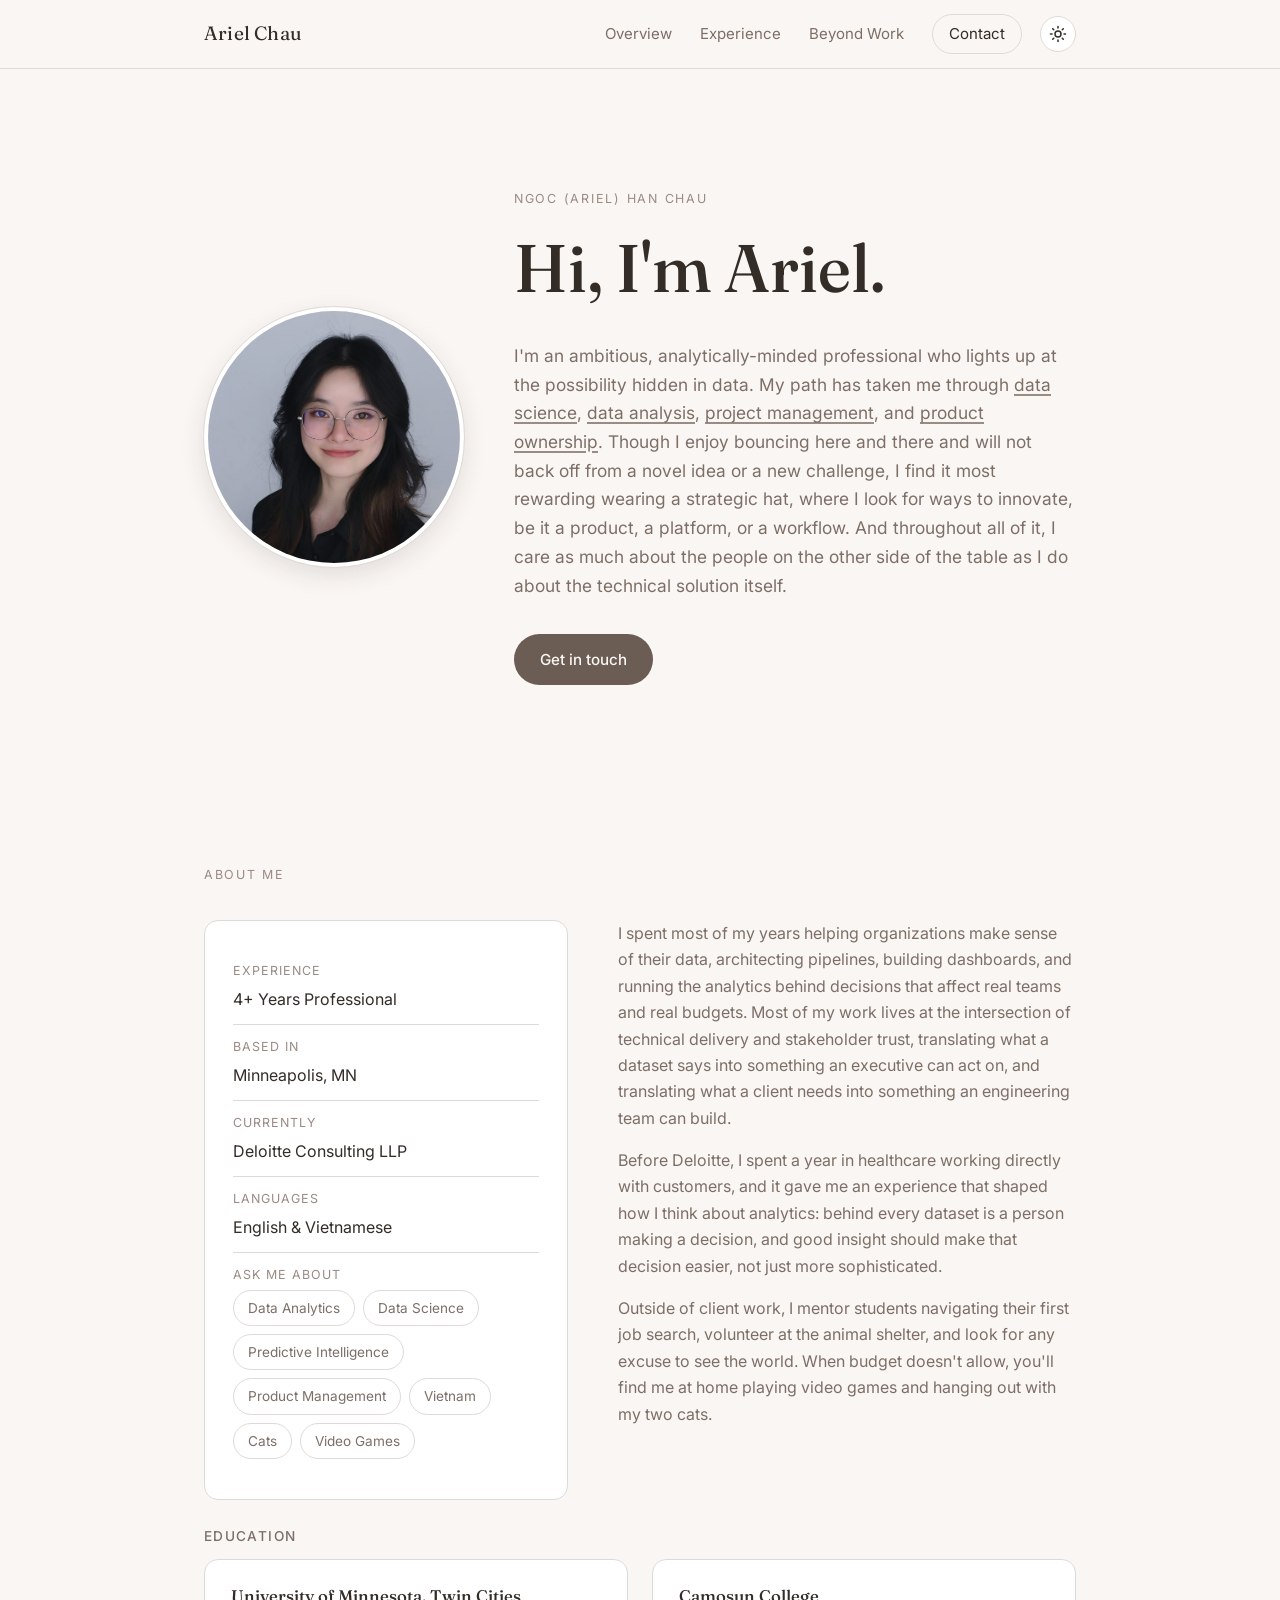
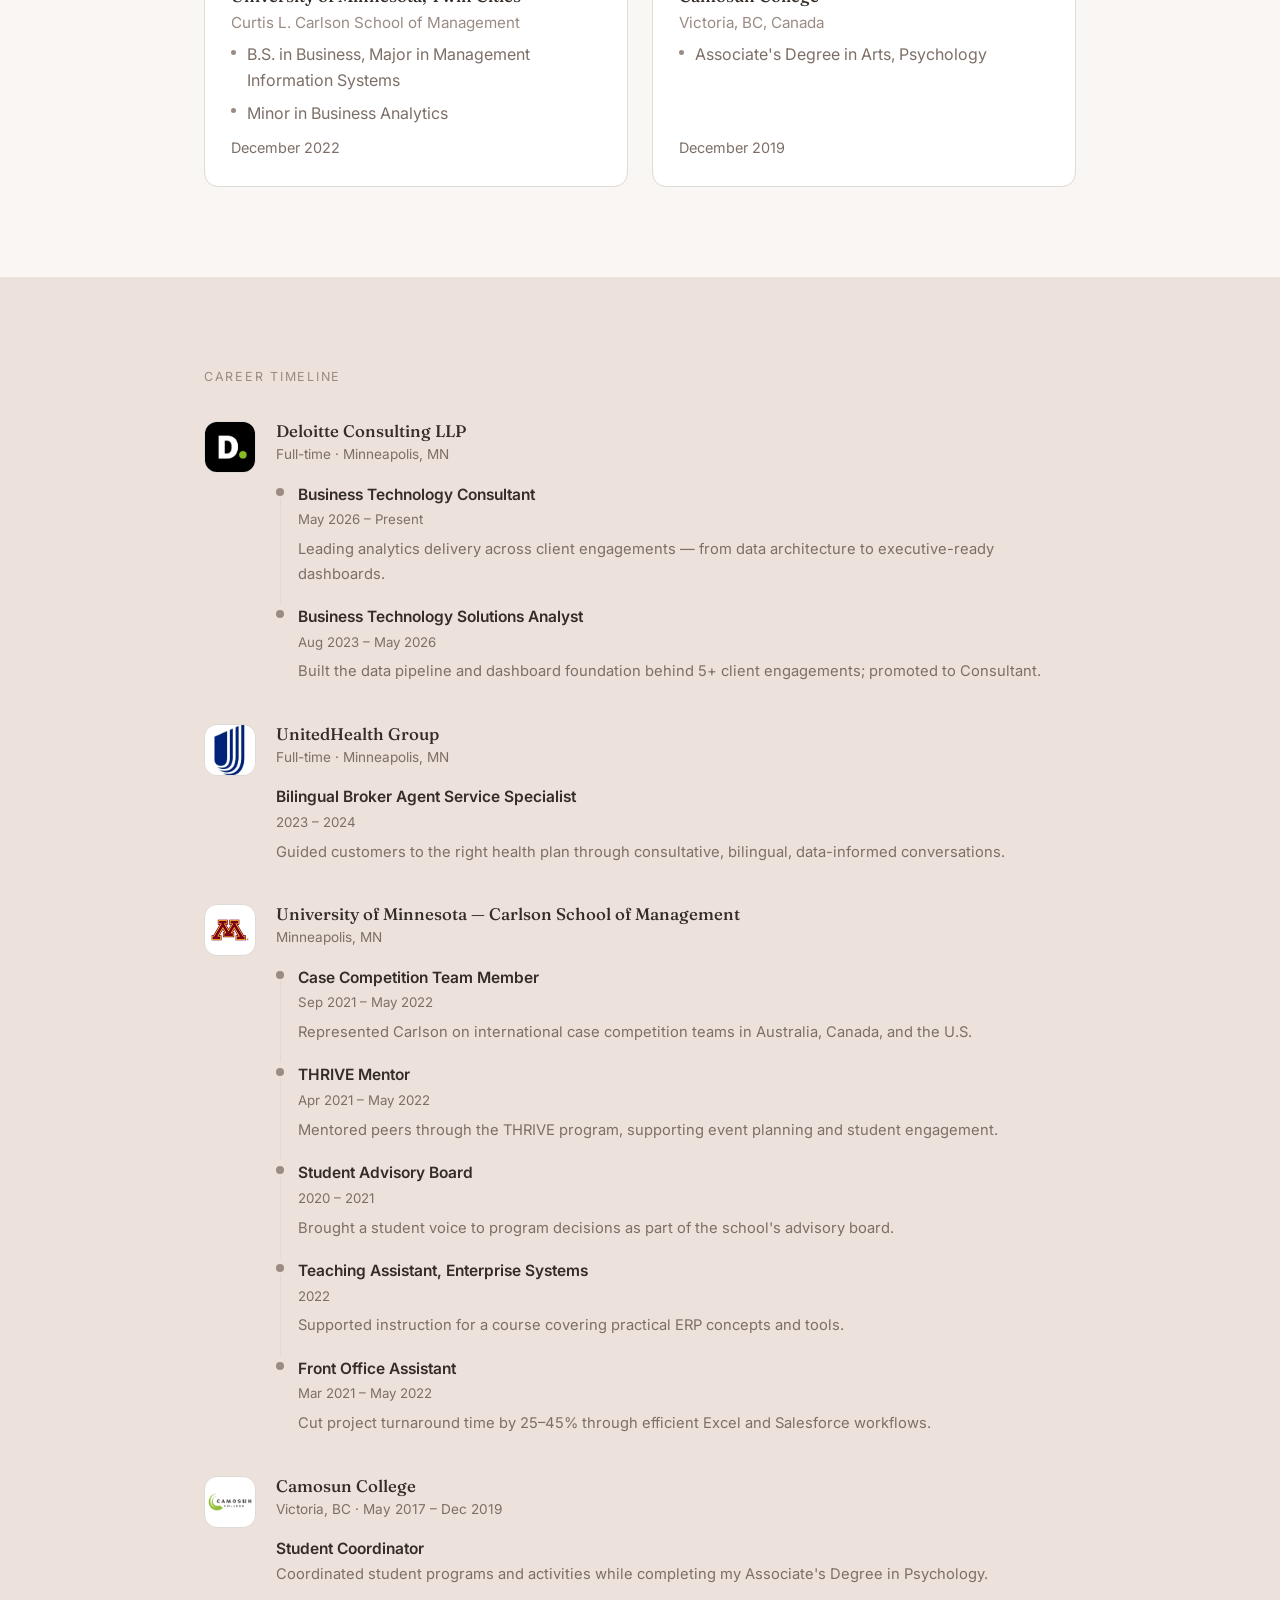
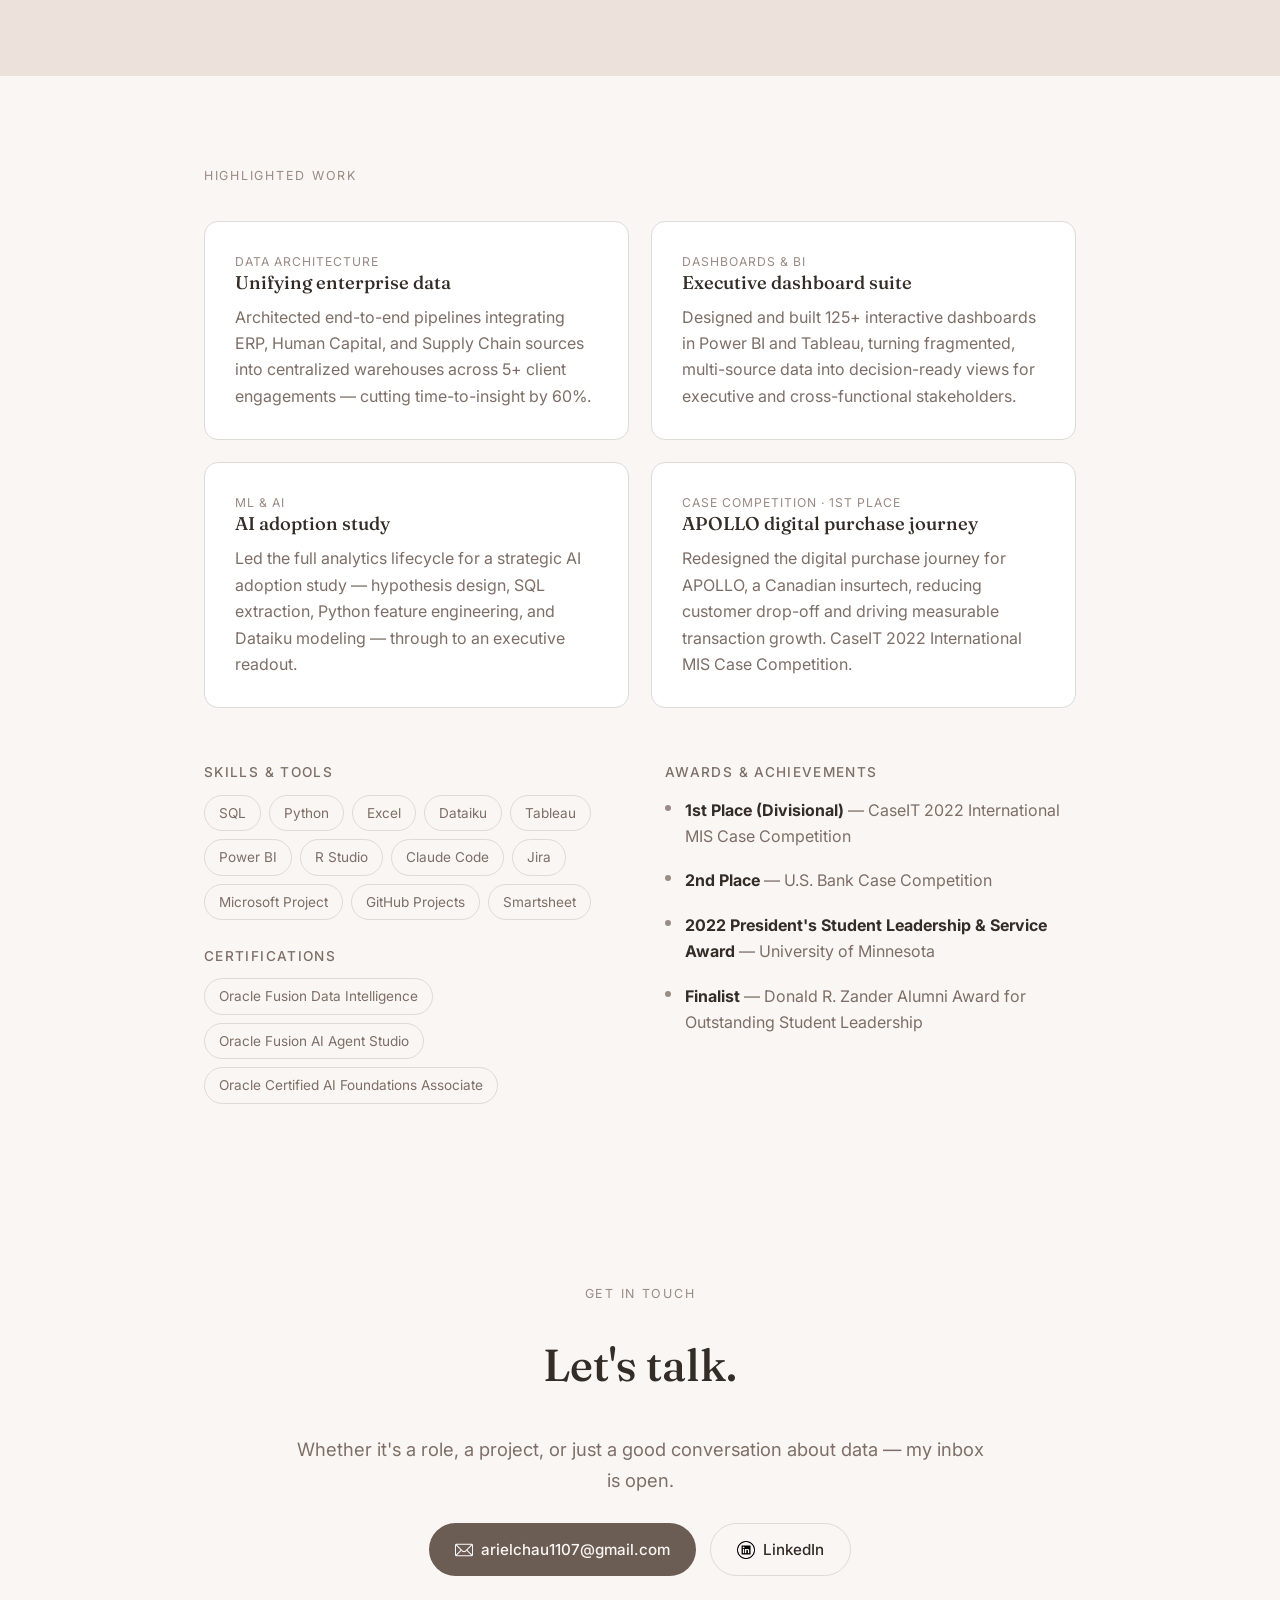
==== index.html @ 3846d84b "Reorder UMN Carlson roles in career timeline Co-Authored-By: Claude Sonnet 5 <noreply@anthropic.com>" ====
<!DOCTYPE html>
<html lang="en">
<head>
<meta charset="UTF-8">
<meta name="viewport" content="width=device-width, initial-scale=1.0">
<title>Ariel Chau — Business Technology Consultant</title>
<meta name="description" content="Ariel Chau — Business Technology Solutions Consultant at Deloitte. Data, analytics, and people-first consulting.">
<link rel="icon" href="data:image/svg+xml,<svg xmlns=%22http://www.w3.org/2000/svg%22 viewBox=%220 0 100 100%22><text y=%22.9em%22 font-size=%2290%22>🌿</text></svg>">
<link rel="preconnect" href="https://fonts.googleapis.com">
<link rel="preconnect" href="https://fonts.gstatic.com" crossorigin>
<link href="https://fonts.googleapis.com/css2?family=Fraunces:opsz,wght@9..144,400;9..144,500;9..144,600&family=Inter:wght@400;500;600&display=swap" rel="stylesheet">
<link rel="stylesheet" href="styles.css">
<script>
  (function () {
    var stored = localStorage.getItem('theme');
    var theme = stored || 'light';
    document.documentElement.setAttribute('data-theme', theme);
  })();
</script>
</head>
<body>

<a class="skip-link" href="#main">Skip to content</a>

<header class="site-header">
  <div class="wrap header-inner">
    <a href="#top" class="brand">Ariel Chau</a>
    <div class="header-right">
      <nav class="site-nav" id="siteNav">
        <a href="#about">Overview</a>
        <a href="experience.html">Experience</a>
        <a href="beyond-work.html">Beyond Work</a>
        <a href="#contact" class="nav-cta">Contact</a>
      </nav>
      <button class="theme-toggle" id="themeToggle" aria-label="Switch to dark mode">
        <svg class="icon-sun" width="18" height="18" viewBox="0 0 24 24" fill="none" stroke="currentColor" stroke-width="2" stroke-linecap="round" stroke-linejoin="round"><circle cx="12" cy="12" r="4"></circle><path d="M12 2v2M12 20v2M4.93 4.93l1.41 1.41M17.66 17.66l1.41 1.41M2 12h2M20 12h2M6.34 17.66l-1.41 1.41M19.07 4.93l-1.41 1.41"></path></svg>
        <svg class="icon-moon" width="18" height="18" viewBox="0 0 24 24" fill="none" stroke="currentColor" stroke-width="2" stroke-linecap="round" stroke-linejoin="round"><path d="M21 12.79A9 9 0 1 1 11.21 3 7 7 0 0 0 21 12.79z"></path></svg>
      </button>
      <button class="nav-toggle" id="navToggle" aria-label="Toggle navigation" aria-expanded="false">
        <span></span><span></span><span></span>
      </button>
    </div>
  </div>
</header>

<main id="main">

  <!-- HERO -->
  <section class="hero" id="top">
    <div class="wrap hero-inner">
      <img class="hero-photo reveal" src="assets/headshot.jpg" alt="Portrait of Ariel Chau" width="260" height="260">
      <div class="hero-text">
        <p class="eyebrow reveal">Ngoc (Ariel) Han Chau</p>
        <h1 class="reveal">Hi, I'm Ariel.</h1>
        <p class="hero-sub reveal">
          I'm an ambitious, analytically-minded professional who lights up at the possibility hidden in
          data. My path has taken me through <a class="hero-keyword" href="experience.html?q=data%20science">data science</a>,
          <a class="hero-keyword" href="experience.html?q=data%20analysis">data analysis</a>,
          <a class="hero-keyword" href="experience.html?q=project%20management">project management</a>, and
          <a class="hero-keyword" href="experience.html?q=product%20ownership">product ownership</a>.
          Though I enjoy bouncing here and there and will not back off from a novel idea or a
          new challenge, I find it most rewarding wearing a strategic hat, where I look for ways to
          innovate, be it a product, a platform, or a workflow. And throughout all of it, I care as much
          about the people on the other side of the table as I do about the technical solution itself.
        </p>
        <div class="hero-actions reveal">
          <a class="btn btn-primary" href="#contact">Get in touch</a>
        </div>
      </div>
    </div>
  </section>

  <!-- ABOUT -->
  <section class="section" id="about">
    <div class="wrap">
      <p class="section-label reveal">About Me</p>
      <div class="about-grid">
        <div class="facts-card reveal">
          <dl class="facts">
            <div><dt>Experience</dt><dd>4+ Years Professional</dd></div>
            <div><dt>Based in</dt><dd>Minneapolis, MN</dd></div>
            <div><dt>Currently</dt><dd>Deloitte Consulting LLP</dd></div>
            <div><dt>Languages</dt><dd>English &amp; Vietnamese</dd></div>
            <div>
              <dt>Ask Me About</dt>
              <dd>
                <div class="tags facts-tags">
                  <span>Data Analytics</span>
                  <span>Data Science</span>
                  <span>Predictive Intelligence</span>
                  <span>Product Management</span>
                  <span>Vietnam</span>
                  <span>Cats</span>
                  <span>Video Games</span>
                </div>
              </dd>
            </div>
          </dl>
        </div>
        <div class="reveal">
          <p>
            I spent most of my years helping organizations make sense of their data, architecting
            pipelines, building dashboards, and running the analytics behind decisions that affect real
            teams and real budgets. Most of my work lives at the intersection of technical delivery and
            stakeholder trust, translating what a dataset says into something an executive can act on, and
            translating what a client needs into something an engineering team can build.
          </p>
          <p>
            Before Deloitte, I spent a year in healthcare working directly with customers, and it gave me
            an experience that shaped how I think about analytics: behind every dataset is a person making
            a decision, and good insight should make that decision easier, not just more sophisticated.
          </p>
          <p>
            Outside of client work, I mentor students navigating their first job search, volunteer at the
            animal shelter, and look for any excuse to see the world. When budget doesn't allow, you'll
            find me at home playing video games and hanging out with my two cats.
          </p>
        </div>
      </div>

      <h4 class="sub-label">Education</h4>
      <div class="edu-grid">
        <div class="edu-card reveal">
          <div>
            <h4>University of Minnesota, Twin Cities</h4>
            <p class="timeline-org">Curtis L. Carlson School of Management</p>
            <ul class="edu-list">
              <li>B.S. in Business, Major in Management Information Systems</li>
              <li>Minor in Business Analytics</li>
            </ul>
          </div>
          <p class="muted">December 2022</p>
        </div>
        <div class="edu-card reveal">
          <div>
            <h4>Camosun College</h4>
            <p class="timeline-org">Victoria, BC, Canada</p>
            <ul class="edu-list">
              <li>Associate's Degree in Arts, Psychology</li>
            </ul>
          </div>
          <p class="muted">December 2019</p>
        </div>
      </div>
    </div>
  </section>

  <!-- CAREER TIMELINE -->
  <section class="section section-alt" id="career-timeline">
    <div class="wrap">
      <p class="section-label reveal">Career Timeline</p>

      <div class="career-timeline">

        <div class="tl-group reveal">
          <div class="tl-logo"><img src="assets/logos/deloitte-icon.png" alt="Deloitte logo"></div>
          <div class="tl-group-body">
            <h3 class="tl-company">Deloitte Consulting LLP</h3>
            <p class="tl-meta">Full-time · Minneapolis, MN</p>
            <div class="tl-roles">
              <div class="tl-role">
                <p class="tl-role-title">Business Technology Consultant</p>
                <p class="tl-role-date">May 2026 – Present</p>
                <p class="tl-role-brief">Leading analytics delivery across client engagements — from data architecture to executive-ready dashboards.</p>
              </div>
              <div class="tl-role">
                <p class="tl-role-title">Business Technology Solutions Analyst</p>
                <p class="tl-role-date">Aug 2023 – May 2026</p>
                <p class="tl-role-brief">Built the data pipeline and dashboard foundation behind 5+ client engagements; promoted to Consultant.</p>
              </div>
            </div>
          </div>
        </div>

        <div class="tl-group reveal">
          <div class="tl-logo"><img src="assets/logos/uhg-icon.webp" alt="UnitedHealth Group logo"></div>
          <div class="tl-group-body">
            <h3 class="tl-company">UnitedHealth Group</h3>
            <p class="tl-meta">Full-time · Minneapolis, MN</p>
            <div class="tl-roles">
              <div class="tl-role tl-role--plain">
                <p class="tl-role-title">Bilingual Broker Agent Service Specialist</p>
                <p class="tl-role-date">2023 – 2024</p>
                <p class="tl-role-brief">Guided customers to the right health plan through consultative, bilingual, data-informed conversations.</p>
              </div>
            </div>
          </div>
        </div>

        <div class="tl-group reveal">
          <div class="tl-logo tl-logo--contain"><img src="assets/logos/umn.svg" alt="University of Minnesota logo"></div>
          <div class="tl-group-body">
            <h3 class="tl-company">University of Minnesota — Carlson School of Management</h3>
            <p class="tl-meta">Minneapolis, MN</p>
            <div class="tl-roles">
              <div class="tl-role">
                <p class="tl-role-title">Case Competition Team Member</p>
                <p class="tl-role-date">Sep 2021 – May 2022</p>
                <p class="tl-role-brief">Represented Carlson on international case competition teams in Australia, Canada, and the U.S.</p>
              </div>
              <div class="tl-role">
                <p class="tl-role-title">THRIVE Mentor</p>
                <p class="tl-role-date">Apr 2021 – May 2022</p>
                <p class="tl-role-brief">Mentored peers through the THRIVE program, supporting event planning and student engagement.</p>
              </div>
              <div class="tl-role">
                <p class="tl-role-title">Student Advisory Board</p>
                <p class="tl-role-date">2020 – 2021</p>
                <p class="tl-role-brief">Brought a student voice to program decisions as part of the school's advisory board.</p>
              </div>
              <div class="tl-role">
                <p class="tl-role-title">Teaching Assistant, Enterprise Systems</p>
                <p class="tl-role-date">2022</p>
                <p class="tl-role-brief">Supported instruction for a course covering practical ERP concepts and tools.</p>
              </div>
              <div class="tl-role">
                <p class="tl-role-title">Front Office Assistant</p>
                <p class="tl-role-date">Mar 2021 – May 2022</p>
                <p class="tl-role-brief">Cut project turnaround time by 25–45% through efficient Excel and Salesforce workflows.</p>
              </div>
            </div>
          </div>
        </div>

        <div class="tl-group reveal">
          <div class="tl-logo"><img src="assets/logos/camosun-icon.webp" alt="Camosun College logo"></div>
          <div class="tl-group-body">
            <h3 class="tl-company">Camosun College</h3>
            <p class="tl-meta">Victoria, BC · May 2017 – Dec 2019</p>
            <div class="tl-roles">
              <div class="tl-role tl-role--plain">
                <p class="tl-role-title">Student Coordinator</p>
                <p class="tl-role-brief">Coordinated student programs and activities while completing my Associate's Degree in Psychology.</p>
              </div>
            </div>
          </div>
        </div>

      </div>
    </div>
  </section>

  <!-- WORK / PROJECTS -->
  <section class="section" id="work">
    <div class="wrap">
      <p class="section-label reveal">Highlighted Work</p>
      <div class="card-grid">
        <article class="card reveal">
          <p class="card-tag">Data Architecture</p>
          <h3>Unifying enterprise data</h3>
          <p>Architected end-to-end pipelines integrating ERP, Human Capital, and Supply Chain sources into centralized warehouses across 5+ client engagements — cutting time-to-insight by 60%.</p>
        </article>
        <article class="card reveal">
          <p class="card-tag">Dashboards &amp; BI</p>
          <h3>Executive dashboard suite</h3>
          <p>Designed and built 125+ interactive dashboards in Power BI and Tableau, turning fragmented, multi-source data into decision-ready views for executive and cross-functional stakeholders.</p>
        </article>
        <article class="card reveal">
          <p class="card-tag">ML &amp; AI</p>
          <h3>AI adoption study</h3>
          <p>Led the full analytics lifecycle for a strategic AI adoption study — hypothesis design, SQL extraction, Python feature engineering, and Dataiku modeling — through to an executive readout.</p>
        </article>
        <article class="card reveal">
          <p class="card-tag">Case Competition · 1st Place</p>
          <h3>APOLLO digital purchase journey</h3>
          <p>Redesigned the digital purchase journey for APOLLO, a Canadian insurtech, reducing customer drop-off and driving measurable transaction growth. CaseIT 2022 International MIS Case Competition.</p>
        </article>
      </div>

      <div class="two-col">
        <div class="reveal">
          <h4 class="sub-label">Skills &amp; Tools</h4>
          <div class="tags">
            <span>SQL</span><span>Python</span><span>Excel</span><span>Dataiku</span>
            <span>Tableau</span><span>Power BI</span><span>R Studio</span><span>Claude Code</span>
            <span>Jira</span><span>Microsoft Project</span><span>GitHub Projects</span><span>Smartsheet</span>
          </div>
          <h4 class="sub-label">Certifications</h4>
          <div class="tags">
            <span>Oracle Fusion Data Intelligence</span>
            <span>Oracle Fusion AI Agent Studio</span>
            <span>Oracle Certified AI Foundations Associate</span>
          </div>
        </div>
        <div class="reveal">
          <h4 class="sub-label">Awards &amp; Achievements</h4>
          <ul class="plain-list">
            <li><strong>1st Place (Divisional)</strong> — CaseIT 2022 International MIS Case Competition</li>
            <li><strong>2nd Place</strong> — U.S. Bank Case Competition</li>
            <li><strong>2022 President's Student Leadership &amp; Service Award</strong> — University of Minnesota</li>
            <li><strong>Finalist</strong> — Donald R. Zander Alumni Award for Outstanding Student Leadership</li>
          </ul>
        </div>
      </div>
    </div>
  </section>

  <!-- CONTACT -->
  <section class="section contact" id="contact">
    <div class="wrap contact-inner">
      <p class="section-label reveal">Get in Touch</p>
      <h2 class="reveal">Let's talk.</h2>
      <p class="hero-sub reveal">
        Whether it's a role, a project, or just a good conversation about data —
        my inbox is open.
      </p>
      <div class="contact-links reveal">
        <a class="btn btn-primary btn-icon" href="mailto:arielchau1107@gmail.com"><img src="assets/icons/mail.png" alt="" width="18" height="18">arielchau1107@gmail.com</a>
        <a class="btn btn-ghost btn-icon" href="https://linkedin.com/in/ariel-chau/" target="_blank" rel="noopener"><img src="assets/icons/linkedin.png" alt="" width="18" height="18">LinkedIn</a>
      </div>
    </div>
  </section>

</main>

<script src="script.js"></script>
</body>
</html>
---- styles.css ----
/* ---------- Reset & base ---------- */
* { box-sizing: border-box; }
html { scroll-behavior: smooth; }
@media (prefers-reduced-motion: reduce) {
  html { scroll-behavior: auto; }
  * { animation: none !important; transition: none !important; }
}

/* Palette: "Muted & Sophisticated" — Linen #ECE1DB, Soft Blush #E4D2D0,
   Dust Grey #DEDBD6, Silver #BFB8B0, Taupe #9A8B84 */
:root {
  --linen: #ece1db;
  --blush: #e4d2d0;
  --dust: #dedbd6;
  --silver: #bfb8b0;
  --taupe: #9a8b84;
  --taupe-deep: #55483f;

  --bg: #faf6f3;
  --bg-alt: var(--linen);
  --text: #332c27;
  --text-muted: #7d6f67;
  --border: var(--dust);
  --accent: var(--taupe);
  --accent-strong: #6b5c54;
  --card-bg: #ffffff;
  --radius: 14px;
  --serif: "Fraunces", Georgia, "Times New Roman", serif;
  --sans: "Inter", -apple-system, BlinkMacSystemFont, "Segoe UI", sans-serif;
}

[data-theme="dark"] {
  --bg: #211d1a;
  --bg-alt: #29241f;
  --text: #f2ece6;
  --text-muted: #b9ac9f;
  --border: #453d36;
  --accent: #d3bfae;
  --accent-strong: #ecdfd2;
  --card-bg: #2b2622;
}

body {
  margin: 0;
  background: var(--bg);
  color: var(--text);
  font-family: var(--sans);
  line-height: 1.65;
  -webkit-font-smoothing: antialiased;
}

h1, h2, h3, h4 {
  font-family: var(--serif);
  font-weight: 500;
  line-height: 1.2;
  margin: 0 0 0.5em;
  color: var(--text);
}

p { margin: 0 0 1em; color: var(--text-muted); }
a { color: inherit; }
ul { padding-left: 0; list-style: none; }

.wrap {
  max-width: 920px;
  margin: 0 auto;
  padding: 0 24px;
}

.skip-link {
  position: absolute;
  left: -999px;
  top: 0;
  background: var(--accent-strong);
  color: #fff;
  padding: 10px 16px;
  z-index: 100;
}
.skip-link:focus { left: 16px; top: 16px; }

/* ---------- Header ---------- */
.site-header {
  position: sticky;
  top: 0;
  z-index: 50;
  background: color-mix(in srgb, var(--bg) 88%, transparent);
  backdrop-filter: blur(8px);
  border-bottom: 1px solid var(--border);
}
.header-inner {
  display: flex;
  align-items: center;
  justify-content: space-between;
  height: 68px;
}
.brand {
  font-family: var(--serif);
  font-size: 1.2rem;
  text-decoration: none;
  letter-spacing: 0.01em;
}
.header-right {
  display: flex;
  align-items: center;
  gap: 18px;
}
.site-nav {
  display: flex;
  align-items: center;
  gap: 28px;
}
.site-nav a {
  text-decoration: none;
  font-size: 0.94rem;
  color: var(--text-muted);
  transition: color 0.2s;
}
.site-nav a:hover { color: var(--text); }
.nav-cta {
  border: 1px solid var(--border);
  padding: 7px 16px;
  border-radius: 999px;
  color: var(--text) !important;
}
.nav-toggle {
  display: none;
  flex-direction: column;
  gap: 5px;
  background: none;
  border: none;
  cursor: pointer;
  padding: 8px;
}
.nav-toggle span {
  width: 22px;
  height: 2px;
  background: var(--text);
  display: block;
}

/* ---------- Theme toggle ---------- */
.theme-toggle {
  display: flex;
  align-items: center;
  justify-content: center;
  width: 36px;
  height: 36px;
  border-radius: 50%;
  border: 1px solid var(--border);
  background: var(--card-bg);
  color: var(--text);
  cursor: pointer;
  padding: 0;
  transition: border-color 0.2s, transform 0.15s;
}
.theme-toggle:hover { border-color: var(--accent); transform: translateY(-1px); }
.theme-toggle .icon-moon { display: none; }
[data-theme="dark"] .theme-toggle .icon-sun { display: none; }
[data-theme="dark"] .theme-toggle .icon-moon { display: block; }

/* ---------- Hero ---------- */
.hero {
  padding: 120px 0 90px;
}
.hero-inner {
  display: flex;
  align-items: center;
  gap: 50px;
}
.hero-text { flex: 1; min-width: 0; }
.hero-photo {
  flex-shrink: 0;
  width: 260px;
  height: 260px;
  border-radius: 50%;
  object-fit: cover;
  object-position: 50% 44%;
  border: 4px solid var(--card-bg);
  outline: 1px solid var(--border);
  box-shadow: 0 8px 24px rgba(51, 44, 39, 0.12);
}

.eyebrow {
  text-transform: uppercase;
  letter-spacing: 0.14em;
  font-size: 0.78rem;
  color: var(--accent);
  margin-bottom: 18px;
}
.hero h1 {
  font-size: clamp(2.6rem, 6vw, 4.2rem);
  max-width: 14ch;
}
.hero-sub {
  font-size: 1.15rem;
  max-width: 58ch;
  margin-top: 20px;
}
.hero .hero-sub {
  font-size: 1.0875rem;
}
.hero-keyword {
  color: inherit;
  text-decoration: underline;
  text-decoration-color: var(--accent);
  text-decoration-thickness: 1.5px;
  text-underline-offset: 3px;
  transition: color 0.15s ease, text-decoration-color 0.15s ease;
}
.hero-keyword:hover {
  color: var(--accent-strong);
  text-decoration-color: var(--accent-strong);
}
.hero-actions {
  display: flex;
  gap: 14px;
  margin-top: 34px;
  flex-wrap: wrap;
}

/* ---------- Buttons ---------- */
.btn {
  display: inline-block;
  text-decoration: none;
  padding: 13px 26px;
  border-radius: 999px;
  font-size: 0.95rem;
  font-weight: 500;
  transition: transform 0.15s ease, background 0.2s, border-color 0.2s;
}
.btn:hover { transform: translateY(-1px); }
.btn-primary {
  background: var(--accent-strong);
  color: var(--bg);
}
.btn-primary:hover { background: var(--accent); }
.btn-ghost {
  border: 1px solid var(--border);
  color: var(--text);
}
.btn-ghost:hover { border-color: var(--accent); }
.btn-icon {
  display: inline-flex;
  align-items: center;
  gap: 8px;
}
.btn-icon img {
  display: block;
  flex-shrink: 0;
}
.btn-primary.btn-icon img {
  filter: invert(1);
}
[data-theme="dark"] .btn-primary.btn-icon img {
  filter: none;
}
[data-theme="dark"] .btn-ghost.btn-icon img {
  filter: invert(1);
}

/* ---------- Sections ---------- */
.section { padding: 90px 0; }
.section-alt { background: var(--bg-alt); }
.section-label {
  text-transform: uppercase;
  letter-spacing: 0.14em;
  font-size: 0.78rem;
  color: var(--accent);
  margin-bottom: 34px;
}
.sub-label {
  font-family: var(--sans);
  font-size: 0.85rem;
  text-transform: uppercase;
  letter-spacing: 0.1em;
  color: var(--text-muted);
  margin: 28px 0 14px;
}
.sub-label:first-child { margin-top: 0; }
.muted { color: var(--text-muted); font-size: 0.9rem; }

/* ---------- About ---------- */
.about-grid {
  display: grid;
  grid-template-columns: 1.15fr 1.45fr;
  gap: 50px;
}
.about-grid p { max-width: 62ch; }
.facts-card {
  background: var(--card-bg);
  border: 1px solid var(--border);
  border-radius: var(--radius);
  padding: 28px;
  height: fit-content;
}
.facts { margin: 0; }
.facts > div {
  padding: 12px 0;
  border-bottom: 1px solid var(--border);
}
.facts > div:last-child { border-bottom: none; }
.facts dt {
  font-size: 0.78rem;
  text-transform: uppercase;
  letter-spacing: 0.08em;
  color: var(--accent);
  margin-bottom: 4px;
}
.facts dd { margin: 0; }
.facts-tags { margin-top: 4px; }

/* ---------- Experience page ---------- */
.nav-active {
  color: var(--text) !important;
  font-weight: 600;
}
.back-link {
  display: inline-block;
  margin-bottom: 24px;
  font-size: 0.9rem;
  color: var(--text-muted);
  text-decoration: none;
}
.back-link:hover { color: var(--accent); }
.exp-header { padding-top: 150px; }
.exp-search-wrap {
  margin-top: 30px;
  max-width: 540px;
}
.exp-search {
  width: 100%;
  padding: 15px 20px;
  border-radius: 999px;
  border: 1px solid var(--border);
  background: var(--card-bg);
  color: var(--text);
  font-family: var(--sans);
  font-size: 1rem;
  outline: none;
  box-sizing: border-box;
  transition: border-color 0.2s;
}
.exp-search:focus { border-color: var(--accent); }
.exp-search::placeholder { color: var(--text-muted); }
.exp-result-count {
  margin: 10px 4px 0;
  font-size: 0.85rem;
  color: var(--text-muted);
}
.exp-empty {
  display: none;
  padding: 10px 0 40px;
  color: var(--text-muted);
}
.exp-quick-tags {
  margin-top: 16px;
  padding: 16px 18px;
  border: 1px solid var(--border);
  border-radius: var(--radius);
  background: var(--card-bg);
}
.exp-quick-label {
  font-size: 0.76rem;
  text-transform: uppercase;
  letter-spacing: 0.08em;
  color: var(--text-muted);
  margin: 0 0 10px;
}
.exp-quick-list { margin: 0; }
.tag-btn {
  border: 1px solid var(--border);
  border-radius: 999px;
  padding: 6px 14px;
  font-size: 0.85rem;
  font-family: var(--sans);
  color: var(--text-muted);
  background: transparent;
  cursor: pointer;
  transition: border-color 0.2s, color 0.2s, background-color 0.2s;
}
.tag-btn:hover { border-color: var(--accent); color: var(--text); }
.tag-btn.active {
  border-color: var(--accent);
  color: var(--text);
  background: var(--bg-alt);
}
mark.exp-highlight {
  background: var(--blush);
  color: var(--text);
  border-radius: 3px;
  padding: 0 2px;
}

/* ---------- Career Timeline ---------- */
.career-timeline {
  display: flex;
  flex-direction: column;
  gap: 40px;
}
.tl-group {
  display: flex;
  align-items: flex-start;
  gap: 20px;
}
.tl-logo {
  flex-shrink: 0;
  width: 52px;
  height: 52px;
  display: flex;
  align-items: center;
  justify-content: center;
  background: #ffffff;
  border: 1px solid var(--border);
  border-radius: 13px;
  overflow: hidden;
  box-sizing: border-box;
}
.tl-logo img {
  width: 100%;
  height: 100%;
  object-fit: cover;
  display: block;
}
.tl-logo--contain img {
  object-fit: contain;
  padding: 6px;
  box-sizing: border-box;
}
.tl-group-body { flex: 1; min-width: 0; }
.tl-company {
  margin: 0 0 2px;
  font-size: 1.05rem;
}
.tl-meta {
  margin: 0 0 16px;
  font-size: 0.85rem;
  color: var(--text-muted);
}
.tl-roles { display: flex; flex-direction: column; }
.tl-role {
  position: relative;
  padding-left: 22px;
  padding-bottom: 18px;
}
.tl-role:last-child { padding-bottom: 0; }
.tl-role::before {
  content: "";
  position: absolute;
  left: 0;
  top: 6px;
  width: 8px;
  height: 8px;
  border-radius: 50%;
  background: var(--accent);
}
.tl-role::after {
  content: "";
  position: absolute;
  left: 3.5px;
  top: 16px;
  bottom: 0;
  width: 1px;
  background: var(--border);
}
.tl-role:last-child::after { display: none; }
.tl-role--plain {
  padding-left: 0;
  padding-bottom: 0;
}
.tl-role--plain::before,
.tl-role--plain::after { display: none; }
.tl-role-title {
  margin: 0;
  font-weight: 600;
  color: var(--text);
  font-size: 0.97rem;
}
.tl-role-date {
  margin: 2px 0 6px;
  font-size: 0.83rem;
  color: var(--text-muted);
}
.tl-role-brief {
  margin: 0;
  font-size: 0.92rem;
}

/* ---------- Timeline ---------- */
.timeline { display: flex; flex-direction: column; gap: 44px; }
.timeline-item {
  border-top: 1px solid var(--border);
  padding-top: 32px;
}
.timeline-head {
  display: flex;
  justify-content: space-between;
  align-items: baseline;
  gap: 16px;
  flex-wrap: wrap;
  margin-bottom: 14px;
}
.timeline-head h3 { margin-bottom: 2px; font-size: 1.3rem; }
.timeline-org { color: var(--accent); font-size: 0.95rem; margin: 0; }
.timeline-date {
  color: var(--text-muted);
  font-size: 0.9rem;
  white-space: nowrap;
  margin: 0;
}
.timeline-item ul { display: flex; flex-direction: column; gap: 10px; }
.timeline-item li {
  padding-left: 20px;
  position: relative;
  color: var(--text-muted);
}
.timeline-item li::before {
  content: "";
  position: absolute;
  left: 0;
  top: 0.6em;
  width: 6px;
  height: 6px;
  border-radius: 50%;
  background: var(--accent);
}
.timeline-item li strong { color: var(--text); }

/* ---------- Education ---------- */
.edu-grid {
  display: grid;
  grid-template-columns: 1fr 1fr;
  gap: 24px;
}
.edu-card {
  background: var(--card-bg);
  border: 1px solid var(--border);
  border-radius: var(--radius);
  padding: 26px;
  display: flex;
  flex-direction: column;
}
.edu-card h4 { margin-bottom: 4px; font-size: 1.05rem; }
.edu-card p { margin: 0 0 6px; }
.edu-card .muted { margin-top: auto; padding-top: 10px; margin-bottom: 0; }
.edu-list {
  display: flex;
  flex-direction: column;
  gap: 6px;
  margin: 0;
  padding: 0;
}
.edu-list li {
  padding-left: 16px;
  position: relative;
  color: var(--text-muted);
}
.edu-list li::before {
  content: "";
  position: absolute;
  left: 0;
  top: 0.55em;
  width: 5px;
  height: 5px;
  border-radius: 50%;
  background: var(--accent);
}

/* ---------- Cards ---------- */
.card-grid {
  display: grid;
  grid-template-columns: repeat(2, 1fr);
  gap: 22px;
  margin-bottom: 56px;
}
.card {
  background: var(--card-bg);
  border: 1px solid var(--border);
  border-radius: var(--radius);
  padding: 30px;
}
.card-tag {
  font-size: 0.76rem;
  text-transform: uppercase;
  letter-spacing: 0.08em;
  color: var(--accent);
  margin-bottom: 12px;
}
.card h3 { font-size: 1.15rem; margin-bottom: 10px; }
.card p { margin: 0; }

/* ---------- Trait strip (Personality) ---------- */
.trait-bento {
  display: grid;
  grid-template-columns: 1.3fr 1fr;
  grid-template-rows: 1fr 1fr;
  gap: 20px;
  margin-top: 40px;
}
.trait-tile {
  background: var(--card-bg);
  border: 1px solid var(--border);
  border-radius: var(--radius);
  padding: 34px;
  display: flex;
  flex-direction: column;
}
.trait-tile-featured {
  grid-column: 1;
  grid-row: 1 / 3;
  justify-content: center;
}
.trait-tag {
  font-size: 0.76rem;
  text-transform: uppercase;
  letter-spacing: 0.08em;
  color: var(--accent);
  margin-bottom: 12px;
}
.chem-badges {
  display: flex;
  gap: 16px;
  margin-bottom: 20px;
}
.chem-badge {
  width: 100px;
  height: 100px;
  border-radius: 10px;
  display: flex;
  flex-direction: column;
  align-items: center;
  justify-content: center;
  gap: 6px;
}
.chem-badge-primary {
  background: var(--taupe-deep);
  color: #faf6f3;
}
.chem-badge-secondary {
  border: 2px solid var(--taupe-deep);
  color: var(--text);
}
.chem-letter {
  font-family: var(--serif);
  font-size: 2.2rem;
  font-weight: 600;
  line-height: 1;
}
.chem-name {
  font-family: var(--sans);
  font-size: 0.7rem;
  text-transform: uppercase;
  letter-spacing: 0.08em;
}
.trait-type {
  font-family: var(--serif);
  font-weight: 500;
  line-height: 1.2;
  color: var(--text);
  margin-bottom: 16px;
  font-size: 1.5rem;
}
.trait-tile-featured .trait-type { font-size: 2.4rem; }
.trait-sub {
  font-family: var(--sans);
  font-size: 1rem;
  font-weight: 400;
  color: var(--text-muted);
}
.trait-desc { color: var(--text-muted); margin: 0; }
.trait-link {
  margin-top: 20px;
  padding-top: 18px;
  border-top: 1px solid var(--border);
  font-size: 0.85rem;
  color: var(--accent);
  text-decoration: none;
}
.trait-link:hover { color: var(--accent-strong); }

.two-col {
  display: grid;
  grid-template-columns: 1fr 1fr;
  gap: 50px;
}

/* ---------- Tags ---------- */
.tags { display: flex; flex-wrap: wrap; gap: 8px; }
.tags span {
  border: 1px solid var(--border);
  border-radius: 999px;
  padding: 6px 14px;
  font-size: 0.85rem;
  color: var(--text-muted);
}

/* ---------- Plain lists ---------- */
.plain-list { display: flex; flex-direction: column; gap: 18px; }
.plain-list li {
  padding-left: 20px;
  position: relative;
  color: var(--text-muted);
}
.plain-list li::before {
  content: "";
  position: absolute;
  left: 0;
  top: 0.5em;
  width: 6px;
  height: 6px;
  border-radius: 50%;
  background: var(--accent);
}
.plain-list li strong { color: var(--text); }

/* ---------- Travel / Map ---------- */
.volunteer-list { max-width: 62ch; }

.map-section { margin-top: 46px; }

.map-heading {
  display: flex;
  align-items: center;
  justify-content: space-between;
  flex-wrap: wrap;
  gap: 10px;
  margin-bottom: 14px;
}
.map-heading .sub-label { margin: 0; }
.map-legend {
  display: inline-flex;
  align-items: center;
  gap: 8px;
  font-size: 0.85rem;
  color: var(--text-muted);
}
.map-legend i {
  width: 12px;
  height: 12px;
  border-radius: 3px;
  background: var(--taupe-deep);
  display: inline-block;
}

.world-map {
  background: var(--card-bg);
  border: 1px solid var(--border);
  border-radius: var(--radius);
  padding: 18px;
  margin-bottom: 12px;
  box-sizing: border-box;
}
.world-map-canvas {
  position: relative;
  width: 100%;
  aspect-ratio: 2754 / 1200;
}
.world-map-svg {
  position: absolute;
  inset: 0;
  overflow: hidden;
}
.world-map-svg svg {
  display: block;
  width: 100%;
  height: 100%;
}
/* Base land + highlighted countries (id selectors carry enough specificity
   to beat the map's own embedded stylesheet regardless of source order) */
.world-map-svg .landxx,
.world-map-svg .antxx {
  fill: var(--dust);
  stroke: var(--card-bg);
  stroke-width: 0.5;
}
.world-map-svg .oceanxx {
  fill: var(--card-bg);
  stroke: none;
}
.world-map-svg .jp,
.world-map-svg .vn,
.world-map-svg .ca,
.world-map-svg .us {
  fill: var(--taupe-deep) !important;
  stroke: var(--card-bg) !important;
  stroke-width: 5 !important;
  stroke-linejoin: round;
  paint-order: stroke fill;
  filter: drop-shadow(0 0 2.5px rgba(0, 0, 0, 0.3));
}

/* ---------- Map markers & tooltip ---------- */
.map-markers {
  position: absolute;
  inset: 0;
  pointer-events: none;
}
.map-marker {
  position: absolute;
  transform: translate(-50%, -50%);
  width: 22px;
  height: 22px;
  padding: 0;
  border: none;
  background: transparent;
  cursor: pointer;
  pointer-events: auto;
}
.map-marker::before {
  content: "";
  position: absolute;
  top: 50%;
  left: 50%;
  transform: translate(-50%, -50%);
  width: 8px;
  height: 8px;
  border-radius: 50%;
  background: var(--blush);
  border: 1.5px solid var(--card-bg);
  box-shadow: 0 0 0 1.5px var(--blush), 0 2px 6px rgba(0, 0, 0, 0.35);
  transition: transform 0.15s ease;
}
.map-marker:hover::before,
.map-marker:focus-visible::before {
  transform: translate(-50%, -50%) scale(1.5);
}
.map-marker:focus-visible {
  outline: none;
}
.map-marker.demo-pulse::before {
  transform: translate(-50%, -50%) scale(1.5);
}
.map-marker.demo-pulse::after {
  content: "";
  position: absolute;
  top: 50%;
  left: 50%;
  width: 8px;
  height: 8px;
  border-radius: 50%;
  background: var(--blush);
  transform: translate(-50%, -50%);
  animation: map-marker-pulse 1.3s ease-out infinite;
}
@keyframes map-marker-pulse {
  0% {
    transform: translate(-50%, -50%) scale(1);
    opacity: 0.7;
  }
  100% {
    transform: translate(-50%, -50%) scale(3);
    opacity: 0;
  }
}
.map-tooltip {
  position: absolute;
  transform: translate(-50%, calc(-100% - 14px));
  background: var(--card-bg);
  border: 1px solid var(--border);
  border-radius: 10px;
  padding: 10px 14px;
  width: 260px;
  box-sizing: border-box;
  box-shadow: 0 10px 30px rgba(0, 0, 0, 0.22);
  opacity: 0;
  visibility: hidden;
  pointer-events: none;
  transition: opacity 0.15s ease;
  z-index: 5;
}
.map-tooltip.visible {
  opacity: 1;
  visibility: visible;
}
.map-tooltip-inner {
  max-height: 150px;
  overflow-y: auto;
}
.map-tooltip::after {
  content: "";
  position: absolute;
  left: 50%;
  bottom: -6px;
  transform: translateX(-50%);
  border: 6px solid transparent;
  border-top-color: var(--card-bg);
}
.map-tooltip-country {
  margin: 0 0 3px;
  font-family: var(--serif);
  font-size: 0.95rem;
  color: var(--accent);
}
.map-tooltip-cities {
  margin: 0;
  font-size: 0.82rem;
  color: var(--text-muted);
  line-height: 1.4;
}

/* ---------- Contact ---------- */
.contact { text-align: center; }
.contact-inner { display: flex; flex-direction: column; align-items: center; }
.contact h2 { font-size: clamp(2rem, 4vw, 2.8rem); }
.contact-links {
  display: flex;
  gap: 14px;
  flex-wrap: wrap;
  justify-content: center;
  margin-top: 10px;
}

/* ---------- Reveal animation ---------- */
.reveal {
  opacity: 0;
  transform: translateY(14px);
  transition: opacity 0.6s ease, transform 0.6s ease;
}
.reveal.visible {
  opacity: 1;
  transform: translateY(0);
}

/* ---------- Responsive ---------- */
@media (max-width: 760px) {
  .site-nav {
    position: absolute;
    top: 68px;
    left: 0;
    right: 0;
    background: var(--bg);
    border-bottom: 1px solid var(--border);
    flex-direction: column;
    align-items: flex-start;
    padding: 20px 24px 26px;
    gap: 18px;
    display: none;
  }
  .site-nav.open { display: flex; }
  .nav-toggle { display: flex; }
  .nav-cta { align-self: flex-start; }

  .about-grid,
  .two-col,
  .edu-grid,
  .card-grid {
    grid-template-columns: 1fr;
  }

  .trait-bento {
    grid-template-columns: 1fr;
    grid-template-rows: none;
    gap: 20px;
  }
  .trait-tile-featured {
    grid-column: 1;
    grid-row: auto;
  }
  .trait-tile-featured .trait-type { font-size: 1.8rem; }

  .hero { padding: 90px 0 60px; }
  .exp-header { padding-top: 110px; }
  .section { padding: 64px 0; }

  .hero-inner {
    flex-direction: column;
    align-items: flex-start;
    gap: 24px;
  }
  .hero-photo {
    width: 152px;
    height: 152px;
  }

  .world-map {
    padding: 10px;
  }

  .map-marker {
    width: 20px;
    height: 20px;
  }
  .map-marker::before {
    width: 7px;
    height: 7px;
  }

  .map-tooltip {
    width: 200px;
    font-size: 0.9em;
  }
}
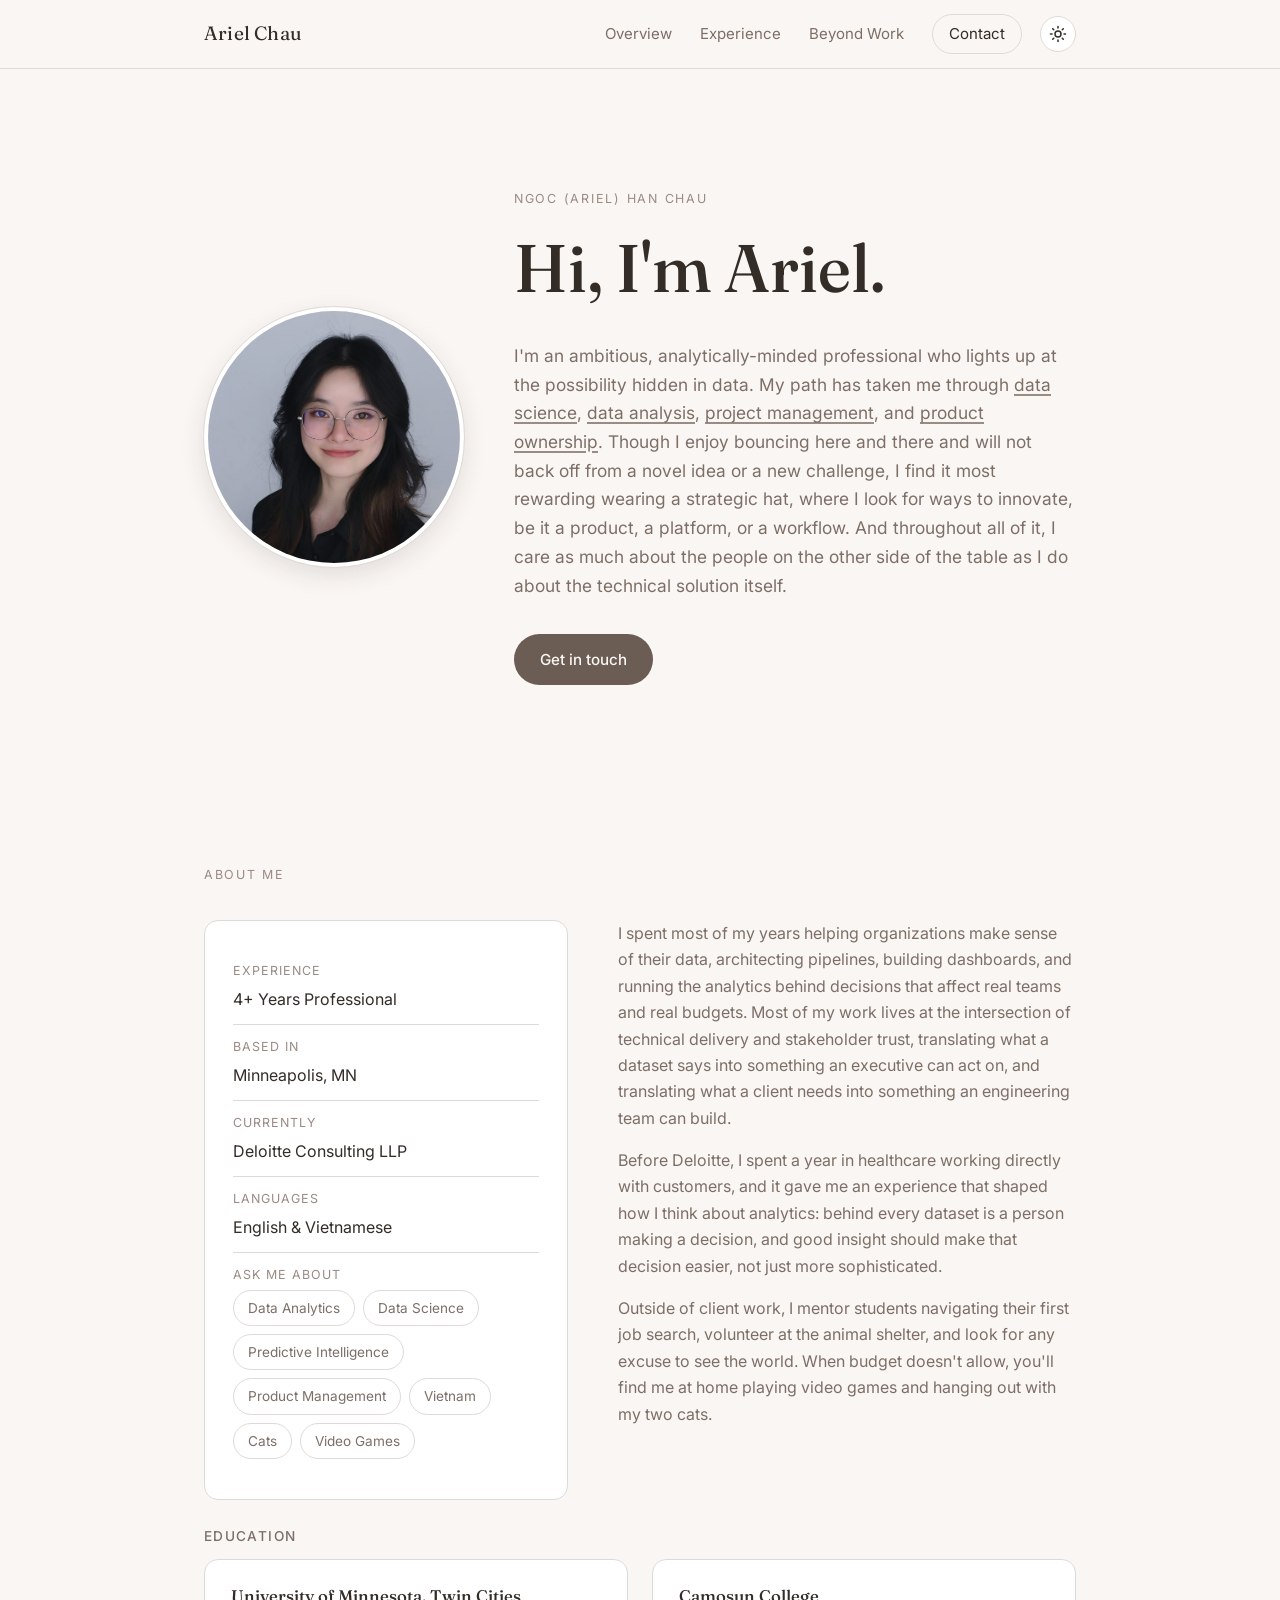
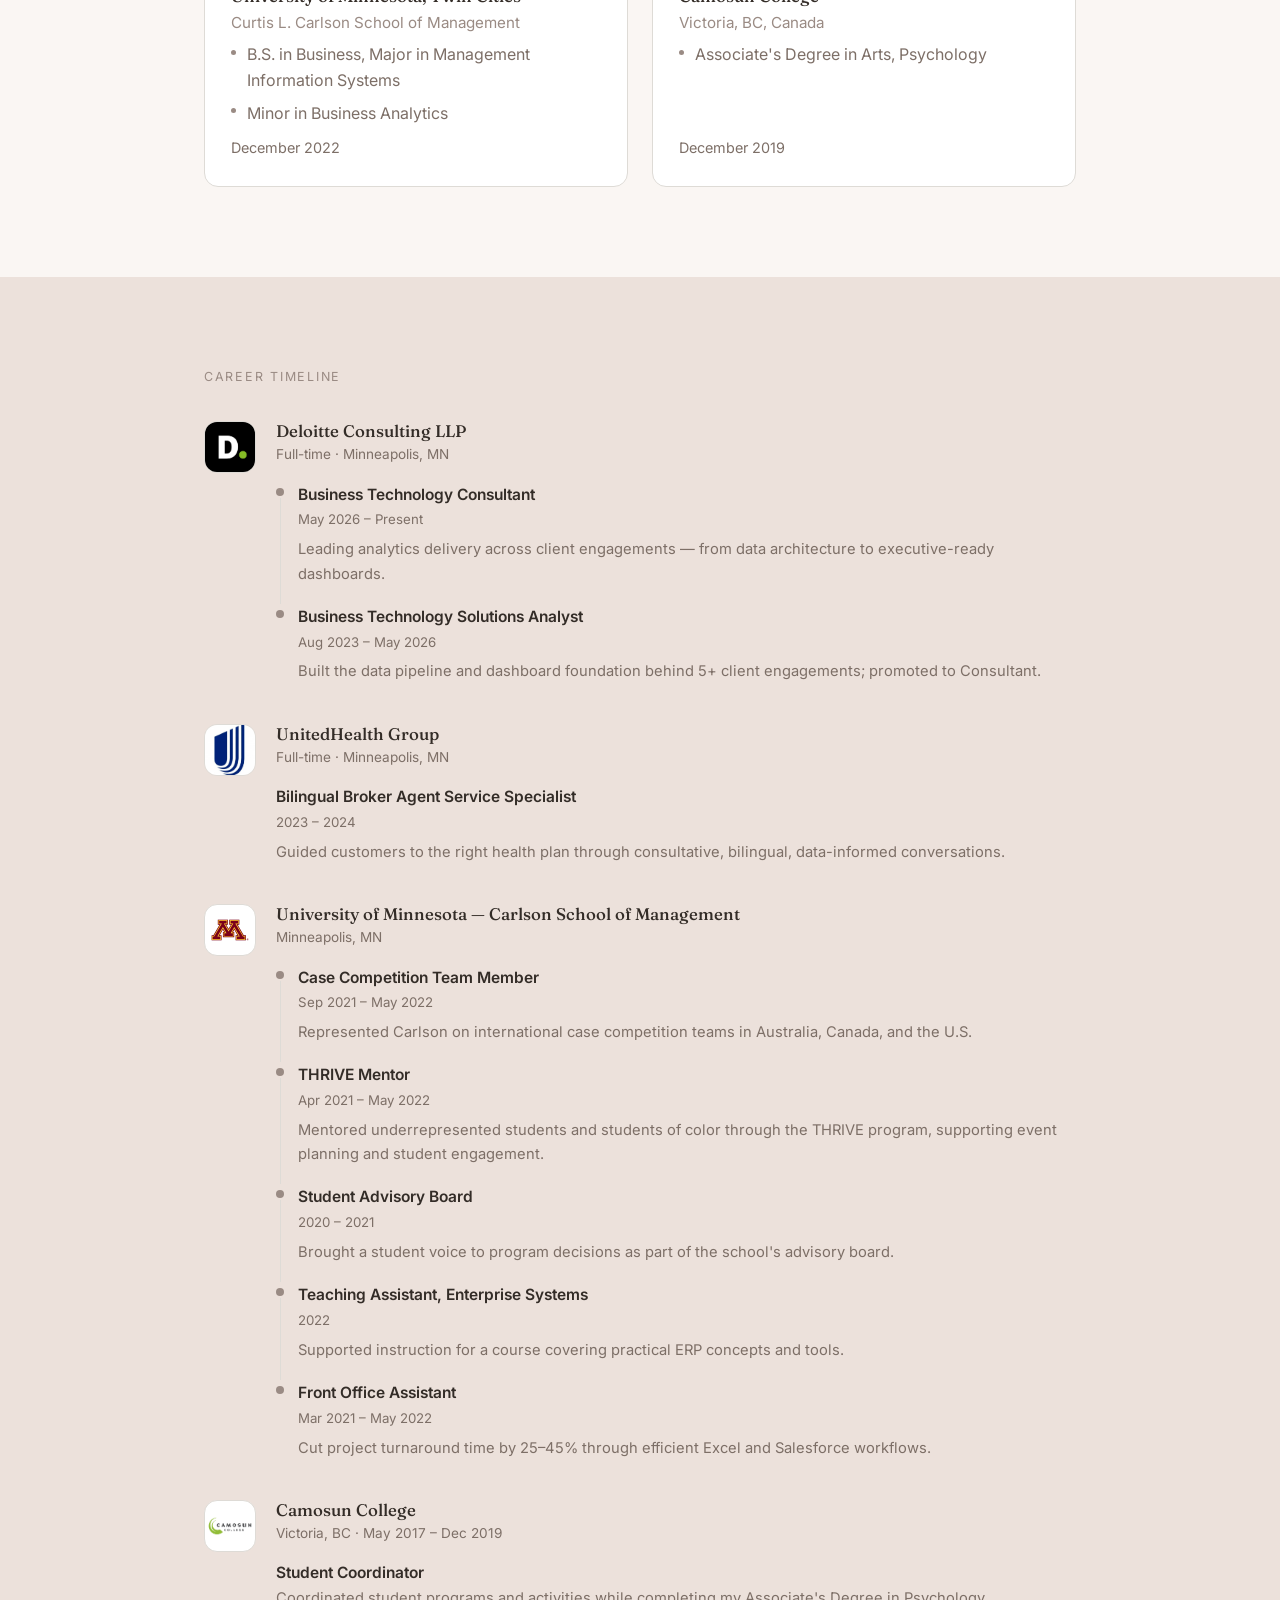
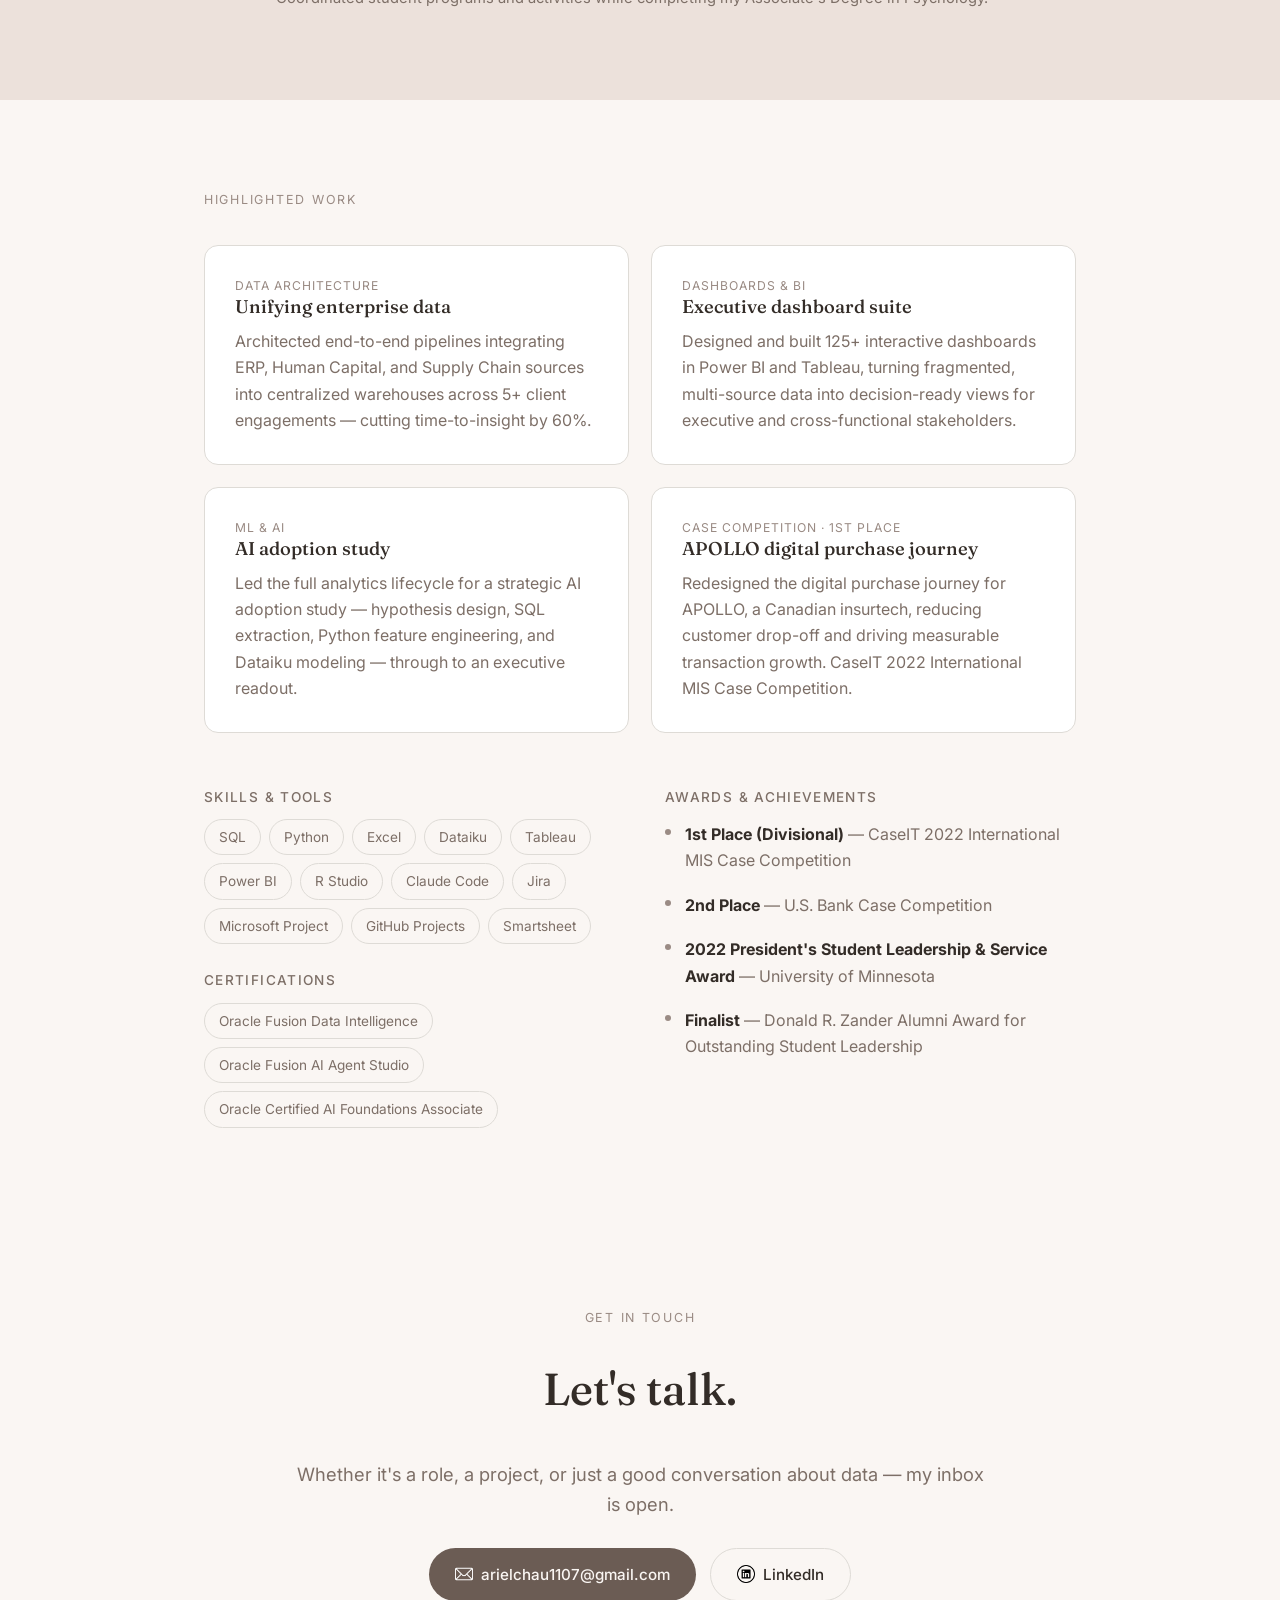
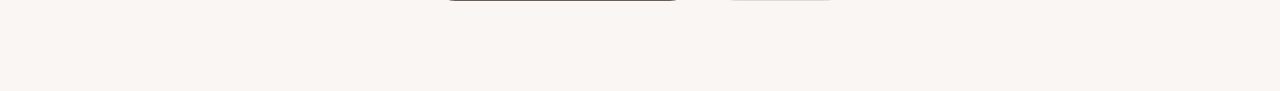
==== commit ed2006ec: "Clarify THRIVE program serves underrepresented students and students of color Co-Authored-By: Claude" ====
--- a/index.html
+++ b/index.html
@@ -201,7 +201,7 @@
               <div class="tl-role">
                 <p class="tl-role-title">THRIVE Mentor</p>
                 <p class="tl-role-date">Apr 2021 – May 2022</p>
-                <p class="tl-role-brief">Mentored peers through the THRIVE program, supporting event planning and student engagement.</p>
+                <p class="tl-role-brief">Mentored underrepresented students and students of color through the THRIVE program, supporting event planning and student engagement.</p>
               </div>
               <div class="tl-role">
                 <p class="tl-role-title">Student Advisory Board</p>
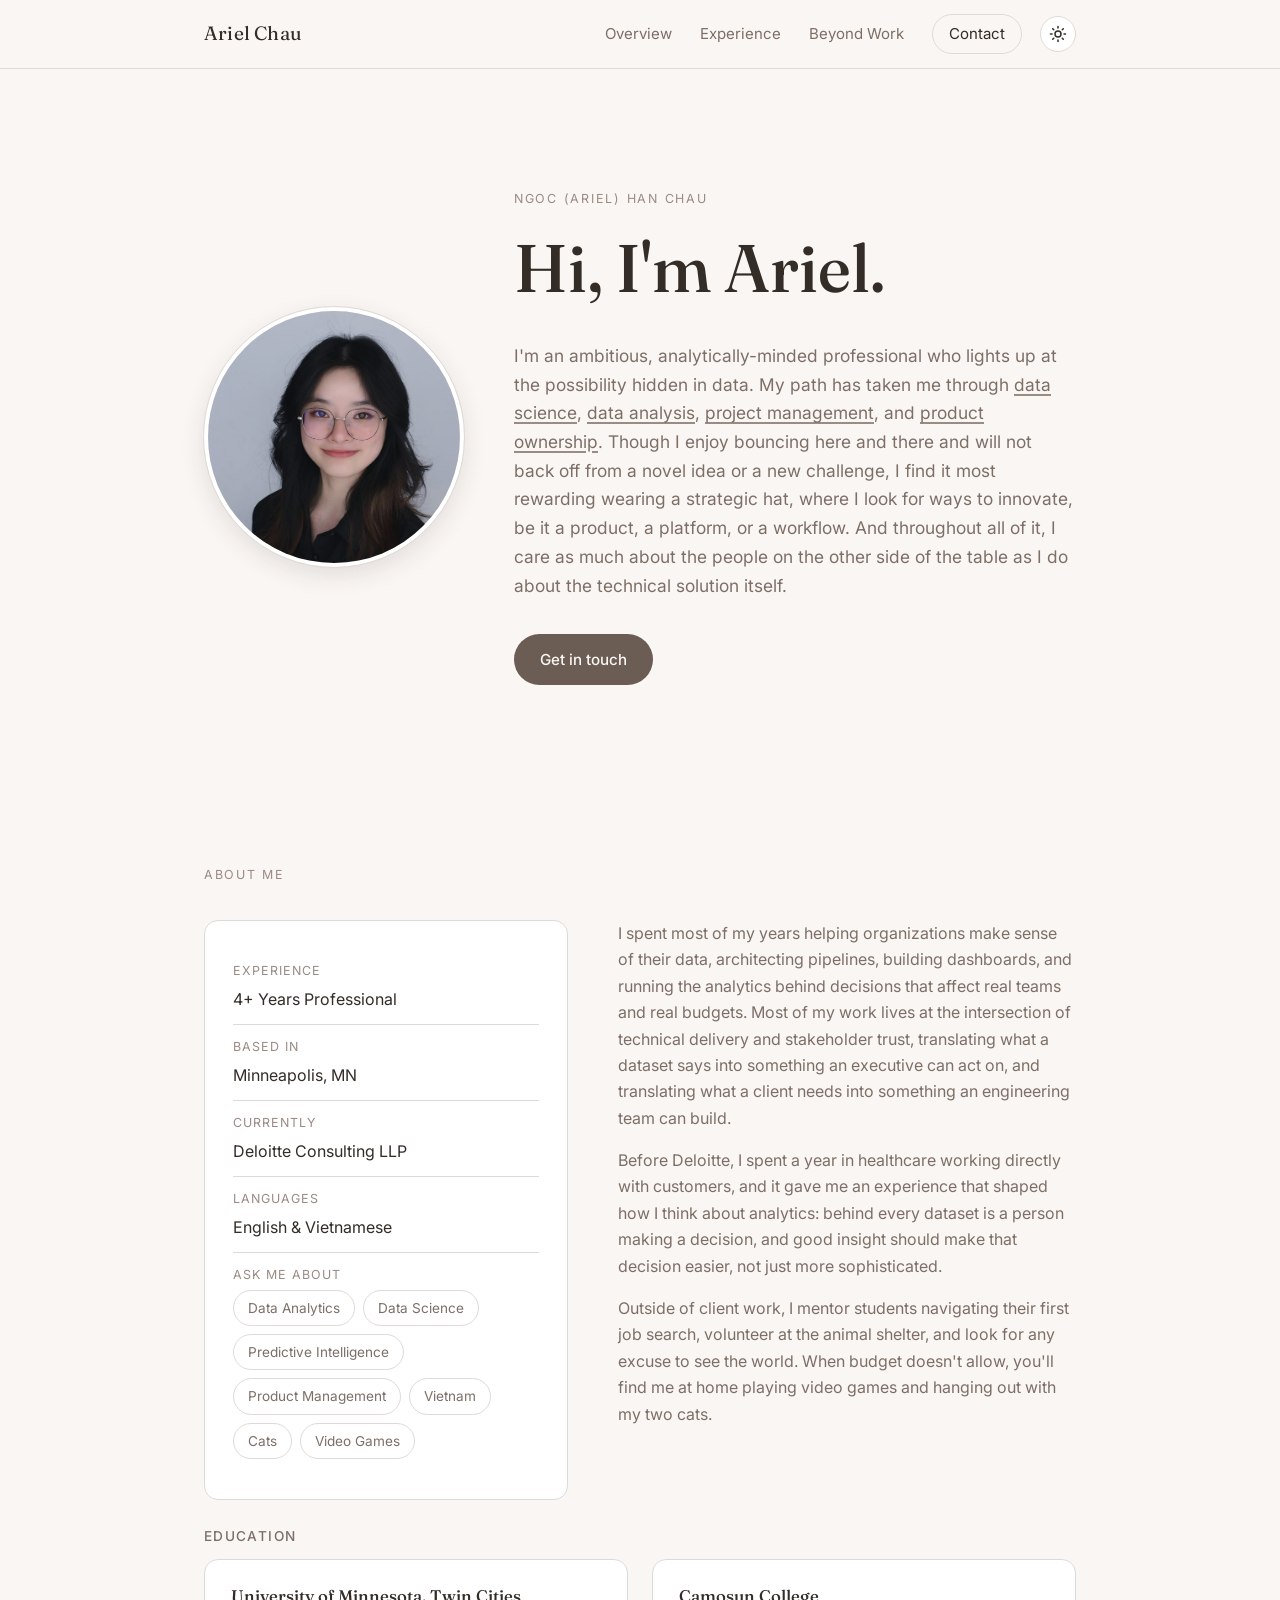
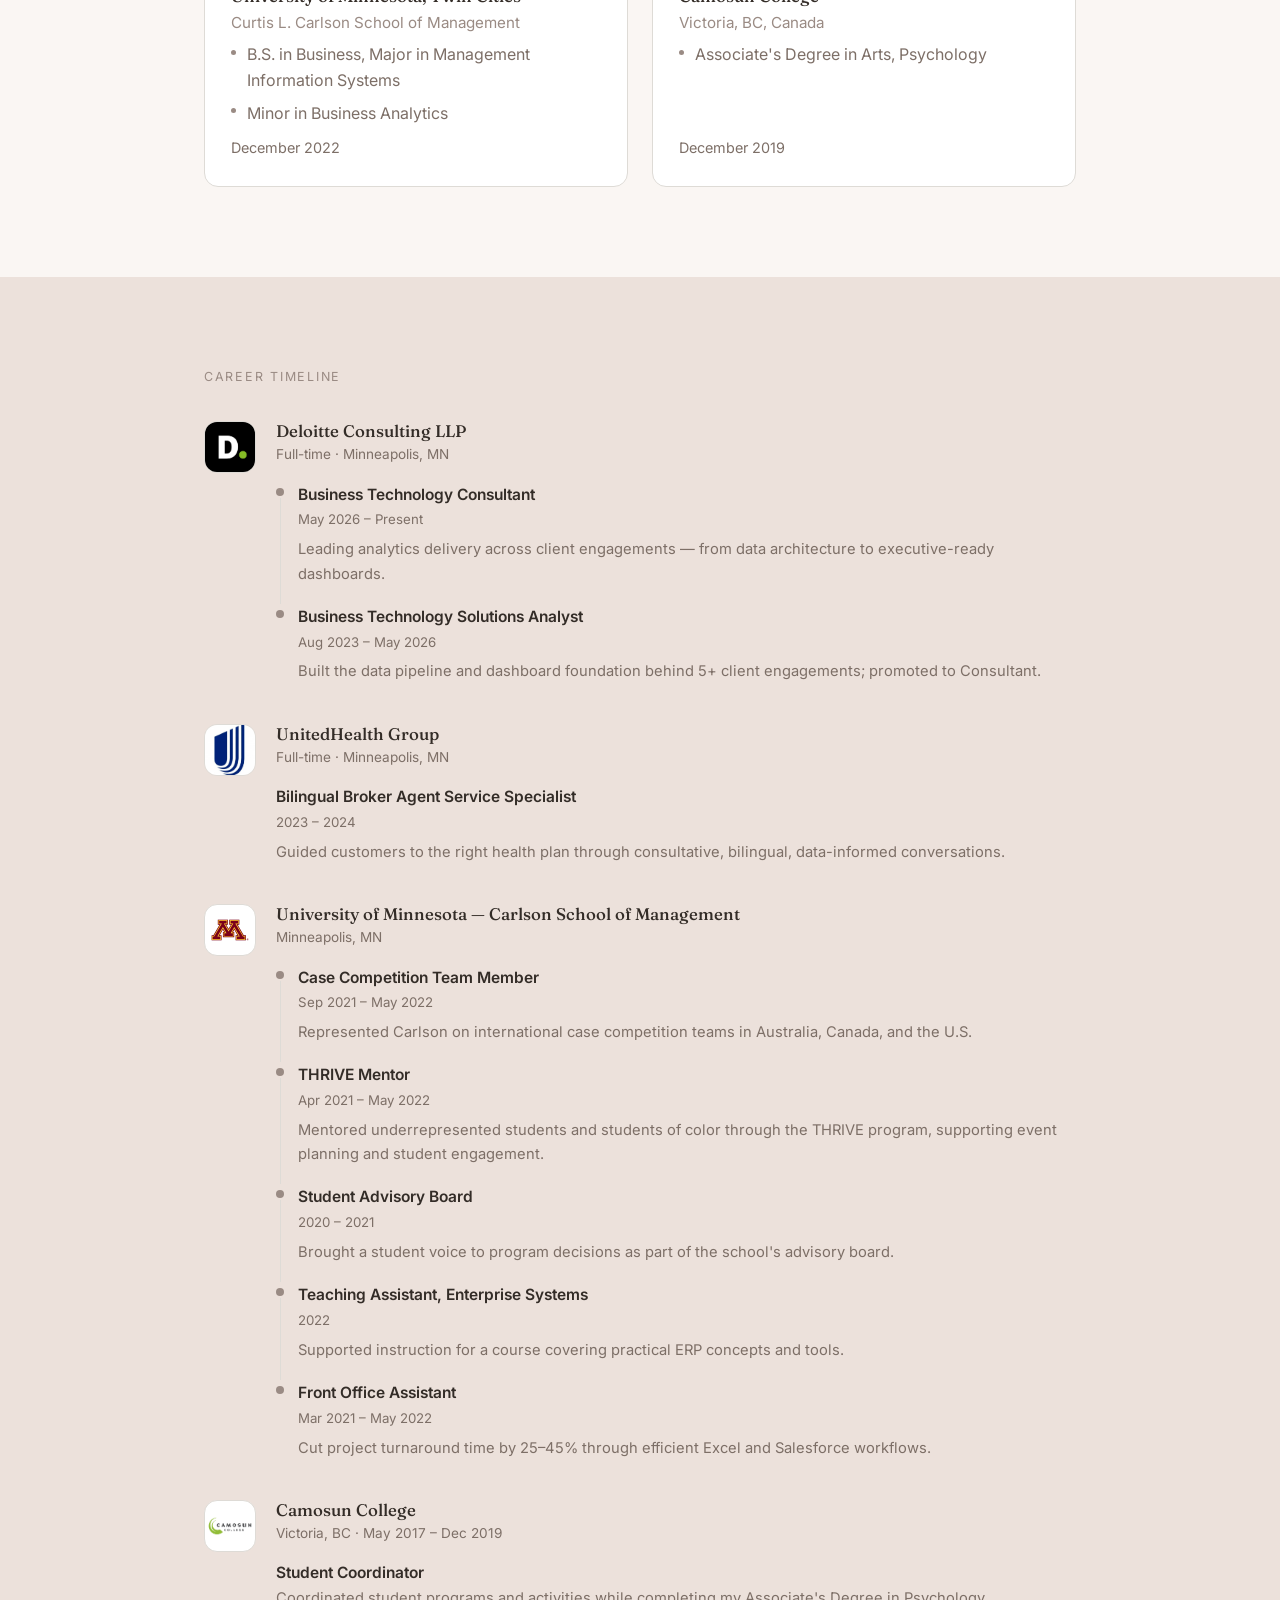
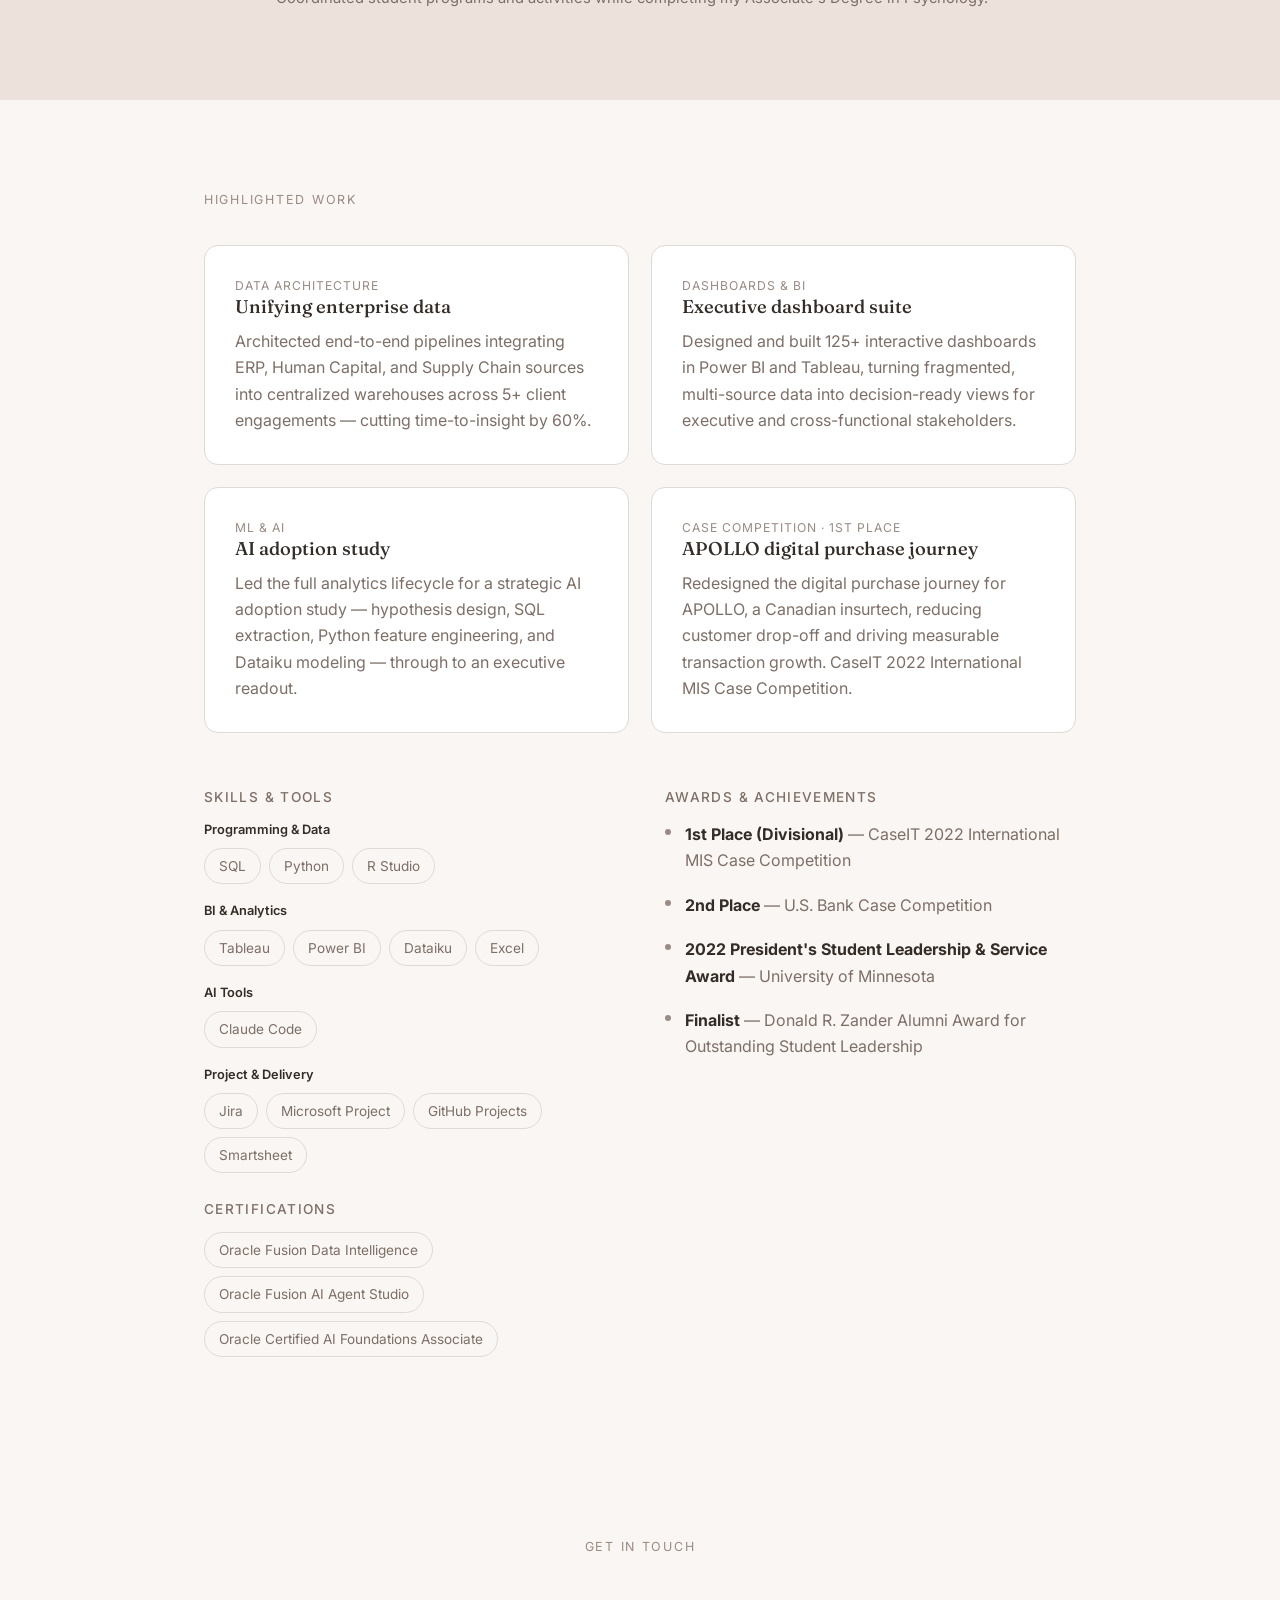
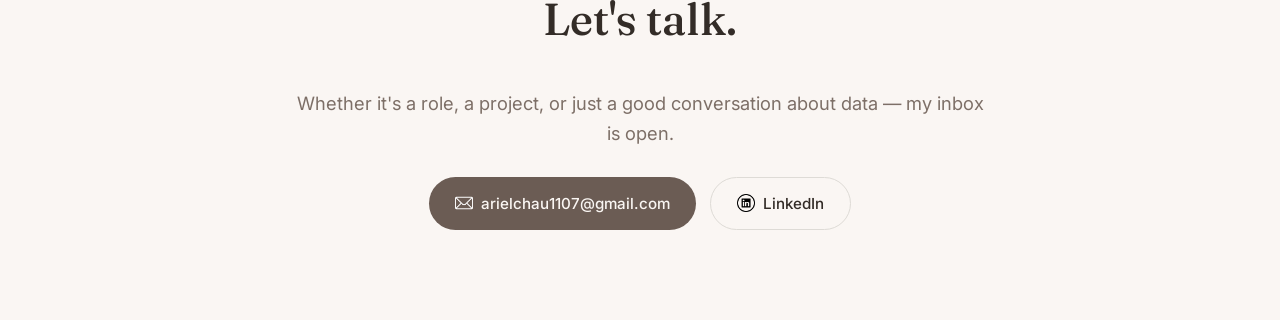
==== commit 185b786f: "Group Skills & Tools into categories Split the flat 12-tag list into four labeled groups (Programmin" ====
--- a/index.html
+++ b/index.html
@@ -270,10 +270,23 @@
       <div class="two-col">
         <div class="reveal">
           <h4 class="sub-label">Skills &amp; Tools</h4>
-          <div class="tags">
-            <span>SQL</span><span>Python</span><span>Excel</span><span>Dataiku</span>
-            <span>Tableau</span><span>Power BI</span><span>R Studio</span><span>Claude Code</span>
-            <span>Jira</span><span>Microsoft Project</span><span>GitHub Projects</span><span>Smartsheet</span>
+          <div class="skill-groups">
+            <div class="skill-group">
+              <p class="skill-group-label">Programming &amp; Data</p>
+              <div class="tags"><span>SQL</span><span>Python</span><span>R Studio</span></div>
+            </div>
+            <div class="skill-group">
+              <p class="skill-group-label">BI &amp; Analytics</p>
+              <div class="tags"><span>Tableau</span><span>Power BI</span><span>Dataiku</span><span>Excel</span></div>
+            </div>
+            <div class="skill-group">
+              <p class="skill-group-label">AI Tools</p>
+              <div class="tags"><span>Claude Code</span></div>
+            </div>
+            <div class="skill-group">
+              <p class="skill-group-label">Project &amp; Delivery</p>
+              <div class="tags"><span>Jira</span><span>Microsoft Project</span><span>GitHub Projects</span><span>Smartsheet</span></div>
+            </div>
           </div>
           <h4 class="sub-label">Certifications</h4>
           <div class="tags">
--- a/styles.css
+++ b/styles.css
@@ -691,6 +691,14 @@
   padding: 6px 14px;
   font-size: 0.85rem;
   color: var(--text-muted);
+}
+.skill-groups { display: flex; flex-direction: column; gap: 16px; }
+.skill-group-label {
+  font-family: var(--sans);
+  font-size: 0.8rem;
+  font-weight: 600;
+  color: var(--text);
+  margin: 0 0 8px;
 }
 
 /* ---------- Plain lists ---------- */
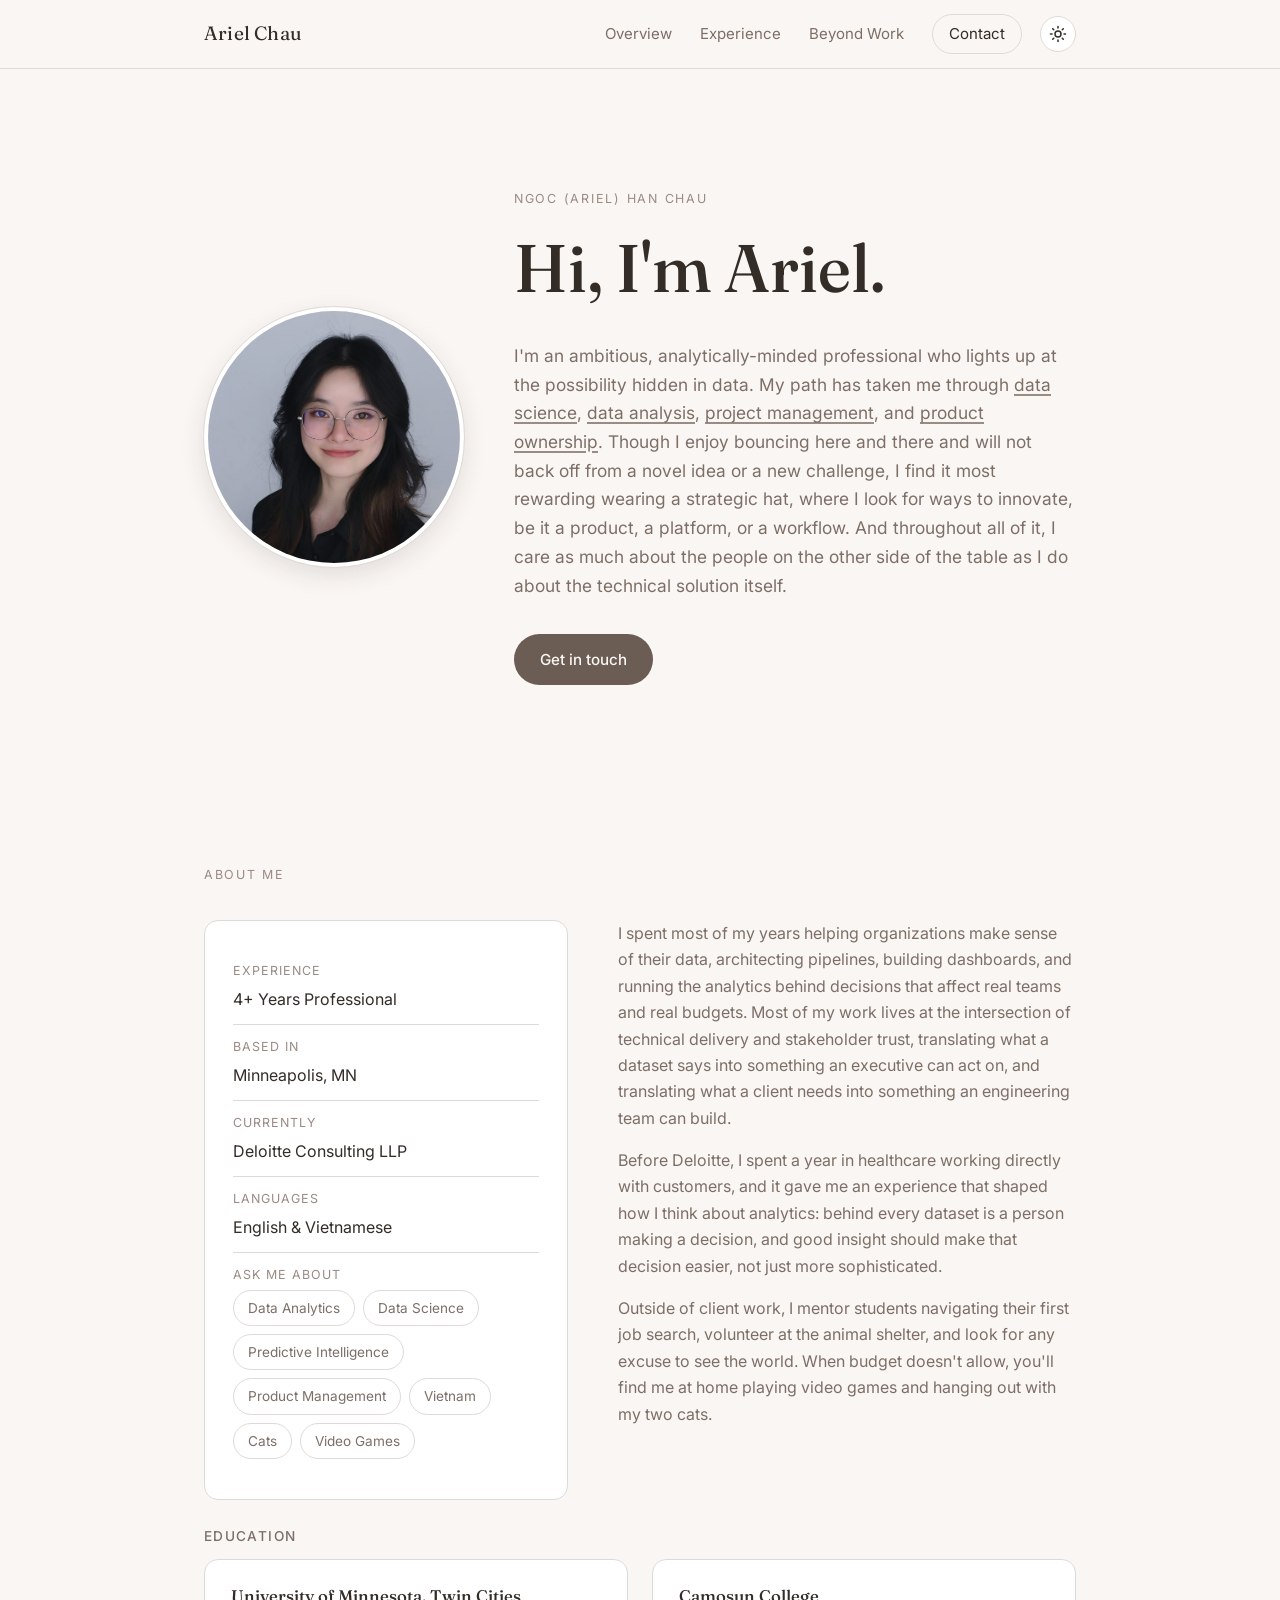
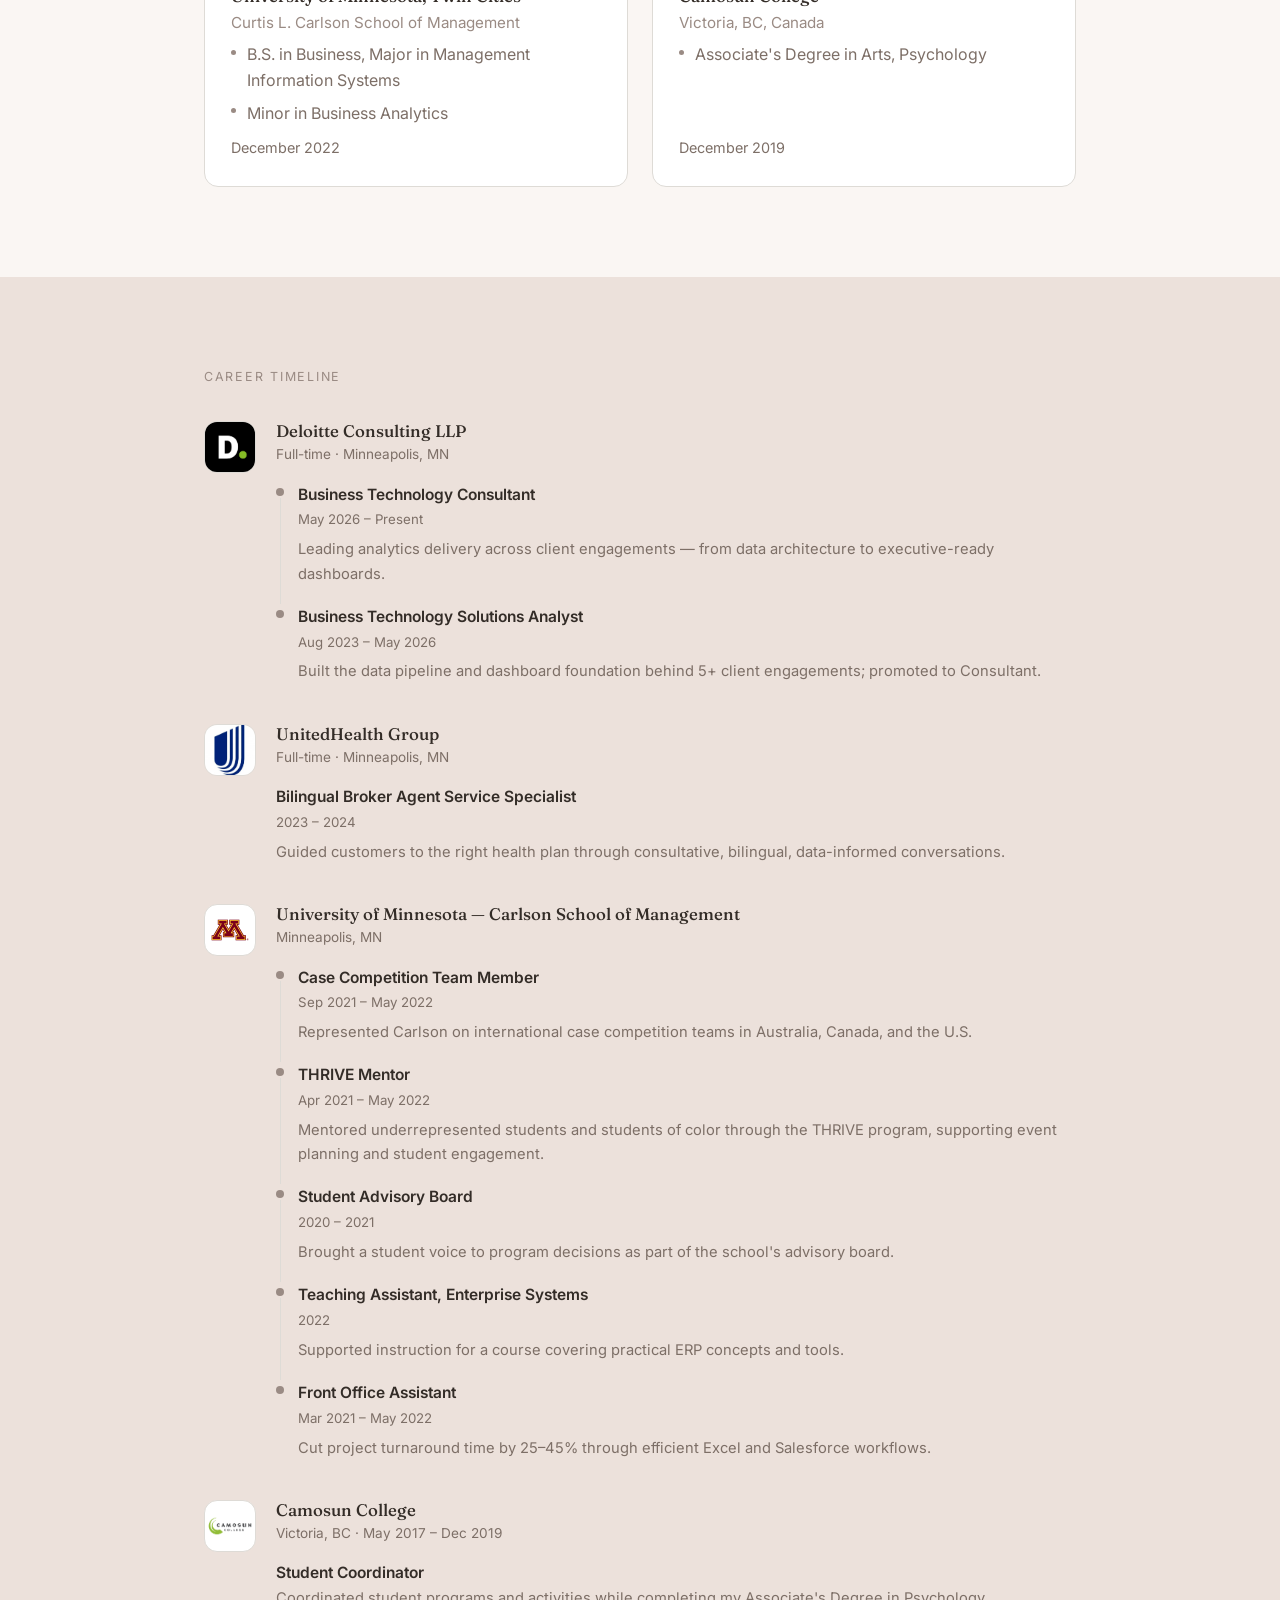
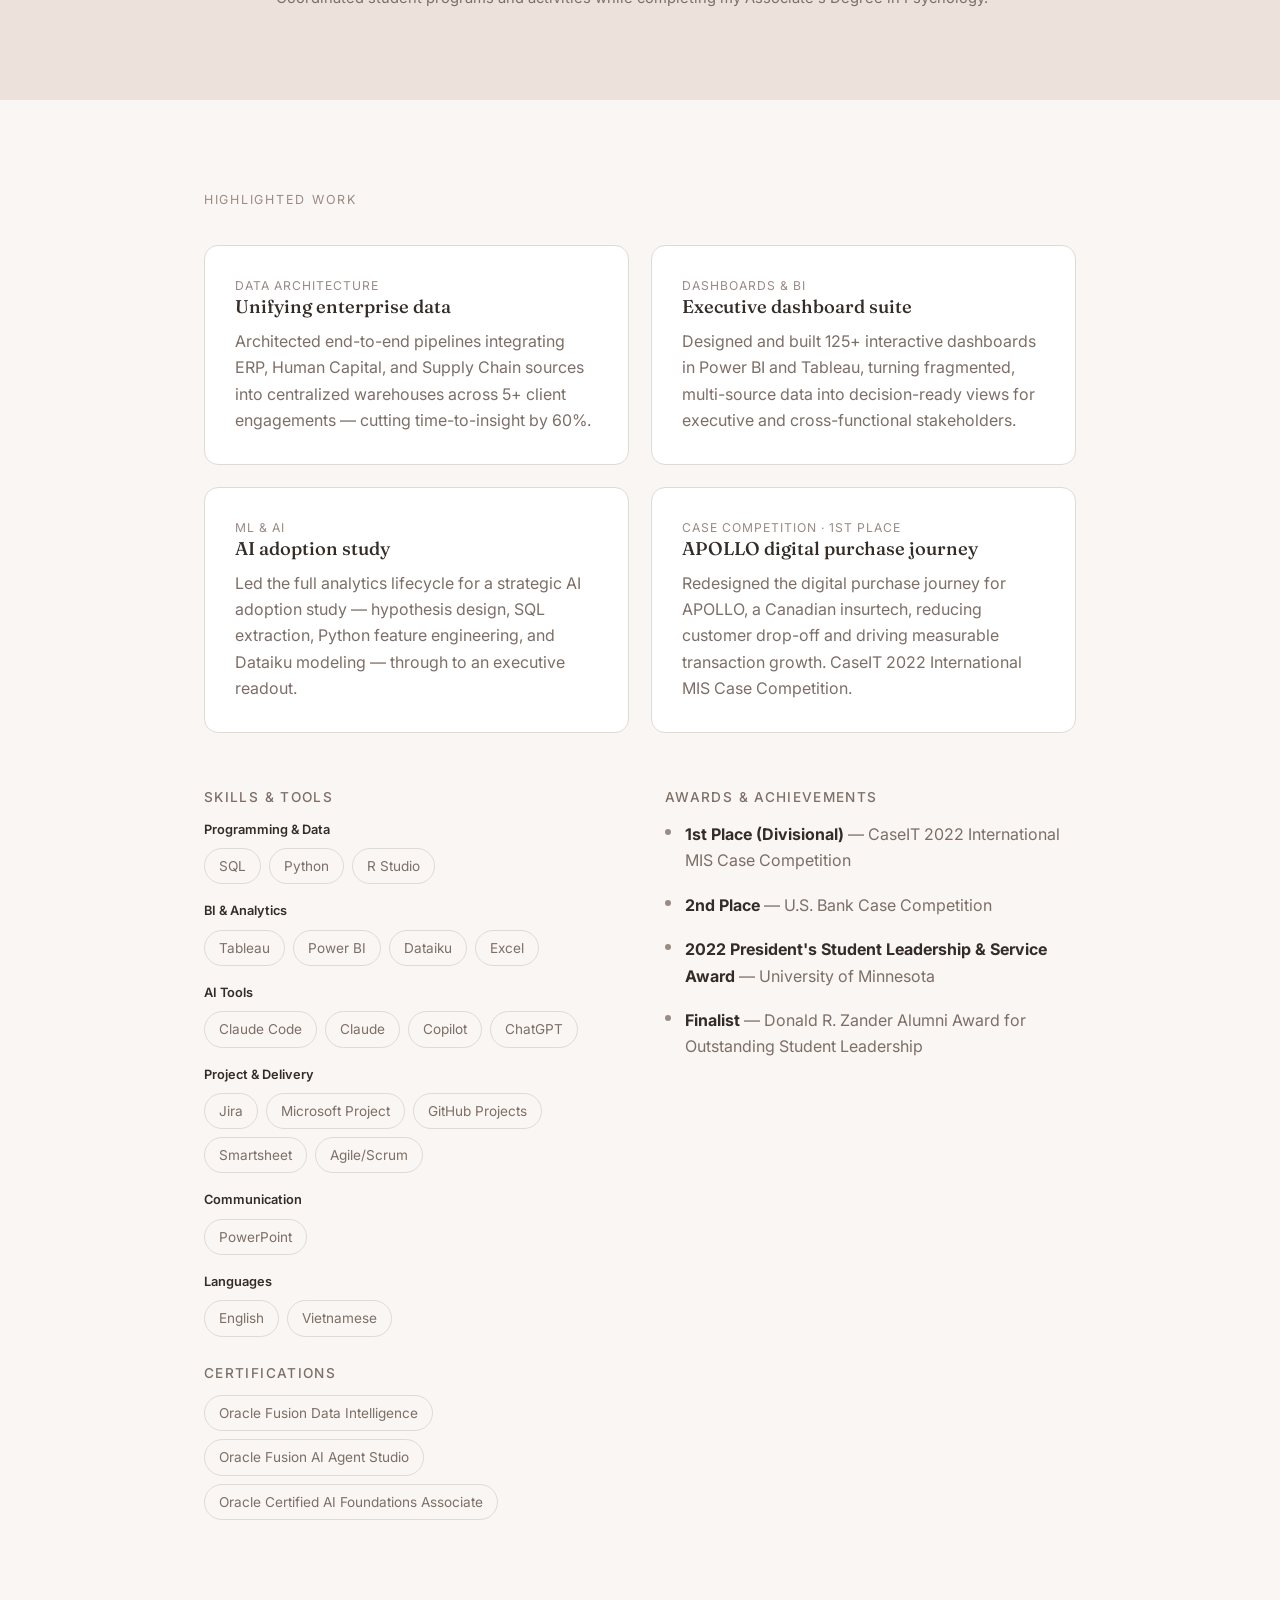
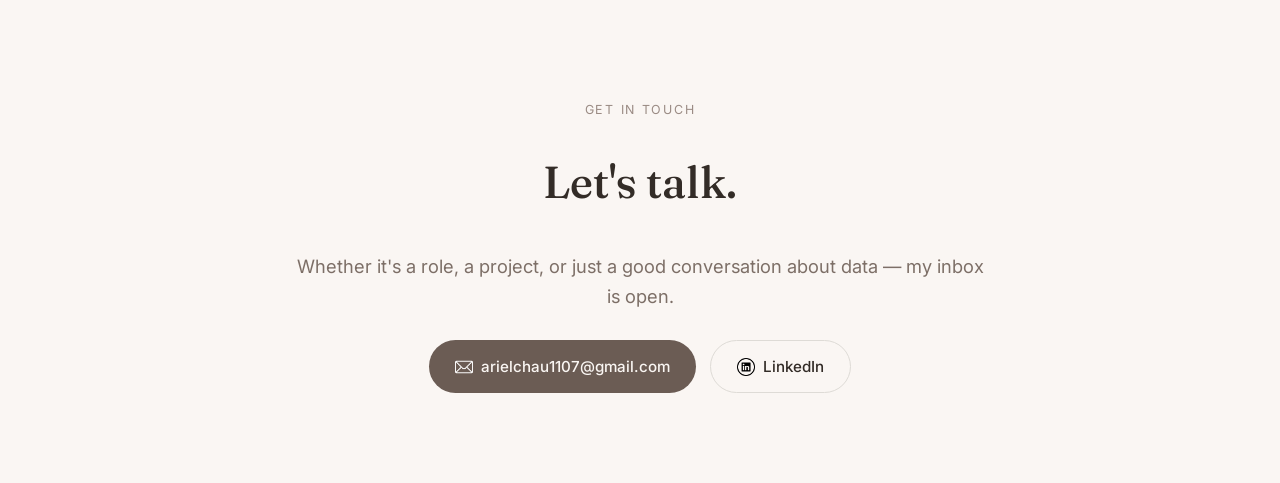
==== commit ee252943: "Expand Skills & Tools with items from resume versions Adds Claude, Copilot, and ChatGPT to AI Tools;" ====
--- a/index.html
+++ b/index.html
@@ -3,8 +3,8 @@
 <head>
 <meta charset="UTF-8">
 <meta name="viewport" content="width=device-width, initial-scale=1.0">
-<title>Ariel Chau — Business Technology Consultant</title>
-<meta name="description" content="Ariel Chau — Business Technology Solutions Consultant at Deloitte. Data, analytics, and people-first consulting.">
+<title>Ariel Chau - Strategic, Analytics & AI</title>
+<meta name="description" content="Ariel Chau — Technology Consultant at Deloitte. Data, analytics, and people-first consulting.">
 <link rel="icon" href="data:image/svg+xml,<svg xmlns=%22http://www.w3.org/2000/svg%22 viewBox=%220 0 100 100%22><text y=%22.9em%22 font-size=%2290%22>🌿</text></svg>">
 <link rel="preconnect" href="https://fonts.googleapis.com">
 <link rel="preconnect" href="https://fonts.gstatic.com" crossorigin>
@@ -281,11 +281,19 @@
             </div>
             <div class="skill-group">
               <p class="skill-group-label">AI Tools</p>
-              <div class="tags"><span>Claude Code</span></div>
+              <div class="tags"><span>Claude Code</span><span>Claude</span><span>Copilot</span><span>ChatGPT</span></div>
             </div>
             <div class="skill-group">
               <p class="skill-group-label">Project &amp; Delivery</p>
-              <div class="tags"><span>Jira</span><span>Microsoft Project</span><span>GitHub Projects</span><span>Smartsheet</span></div>
+              <div class="tags"><span>Jira</span><span>Microsoft Project</span><span>GitHub Projects</span><span>Smartsheet</span><span>Agile/Scrum</span></div>
+            </div>
+            <div class="skill-group">
+              <p class="skill-group-label">Communication</p>
+              <div class="tags"><span>PowerPoint</span></div>
+            </div>
+            <div class="skill-group">
+              <p class="skill-group-label">Languages</p>
+              <div class="tags"><span>English</span><span>Vietnamese</span></div>
             </div>
           </div>
           <h4 class="sub-label">Certifications</h4>
--- a/styles.css
+++ b/styles.css
@@ -720,8 +720,86 @@
 }
 .plain-list li strong { color: var(--text); }
 
+/* ---------- Two Truths & a Lie ---------- */
+.truth-game {
+  display: grid;
+  grid-template-columns: repeat(3, 1fr);
+  gap: 20px;
+  margin-top: 40px;
+}
+.truth-card {
+  background: var(--card-bg);
+  border: 1px solid var(--border);
+  border-radius: var(--radius);
+  padding: 28px 26px;
+  display: flex;
+  flex-direction: column;
+  align-items: flex-start;
+  text-align: left;
+  font-family: var(--sans);
+  cursor: pointer;
+  transition: border-color 0.2s, transform 0.2s, box-shadow 0.2s;
+}
+.truth-card:hover:not(:disabled) {
+  border-color: var(--accent);
+  transform: translateY(-3px);
+}
+.truth-num {
+  font-family: var(--serif);
+  font-size: 1.4rem;
+  color: var(--accent);
+  margin-bottom: 14px;
+}
+.truth-text { color: var(--text); margin: 0; }
+.truth-tag {
+  display: none;
+  margin-top: 18px;
+  padding: 5px 14px;
+  border-radius: 999px;
+  font-size: 0.76rem;
+  text-transform: uppercase;
+  letter-spacing: 0.08em;
+}
+.truth-tag-true { border: 1px solid var(--accent); color: var(--text); }
+.truth-tag-lie { background: var(--taupe-deep); color: #faf6f3; }
+
+.truth-game.revealed .truth-card { cursor: default; }
+.truth-game.revealed .truth-card[data-lie="false"] .truth-tag-true { display: inline-block; }
+.truth-game.revealed .truth-card[data-lie="true"] .truth-tag-lie { display: inline-block; }
+.truth-game.revealed .truth-card[data-lie="true"] { border-color: var(--taupe-deep); }
+.truth-card.truth-picked { box-shadow: 0 0 0 2px var(--accent-strong); }
+
+.truth-reveal {
+  display: none;
+  margin-top: 30px;
+  padding: 26px 28px;
+  border: 1px solid var(--border);
+  border-radius: var(--radius);
+  background: var(--card-bg);
+}
+.truth-reveal.visible { display: block; }
+.truth-reveal-headline {
+  font-family: var(--serif);
+  font-size: 1.2rem;
+  color: var(--text);
+  margin-bottom: 8px;
+}
+.truth-reveal-explain { margin-bottom: 18px; }
+.truth-replay {
+  border: 1px solid var(--border);
+  border-radius: 999px;
+  padding: 8px 18px;
+  font-size: 0.85rem;
+  font-family: var(--sans);
+  color: var(--text-muted);
+  background: transparent;
+  cursor: pointer;
+  transition: border-color 0.2s, color 0.2s;
+}
+.truth-replay:hover { border-color: var(--accent); color: var(--text); }
+
 /* ---------- Travel / Map ---------- */
-.volunteer-list { max-width: 62ch; }
+.volunteer-list { max-width: none; }
 
 .map-section { margin-top: 46px; }
 
@@ -965,6 +1043,8 @@
   }
   .trait-tile-featured .trait-type { font-size: 1.8rem; }
 
+  .truth-game { grid-template-columns: 1fr; }
+
   .hero { padding: 90px 0 60px; }
   .exp-header { padding-top: 110px; }
   .section { padding: 64px 0; }
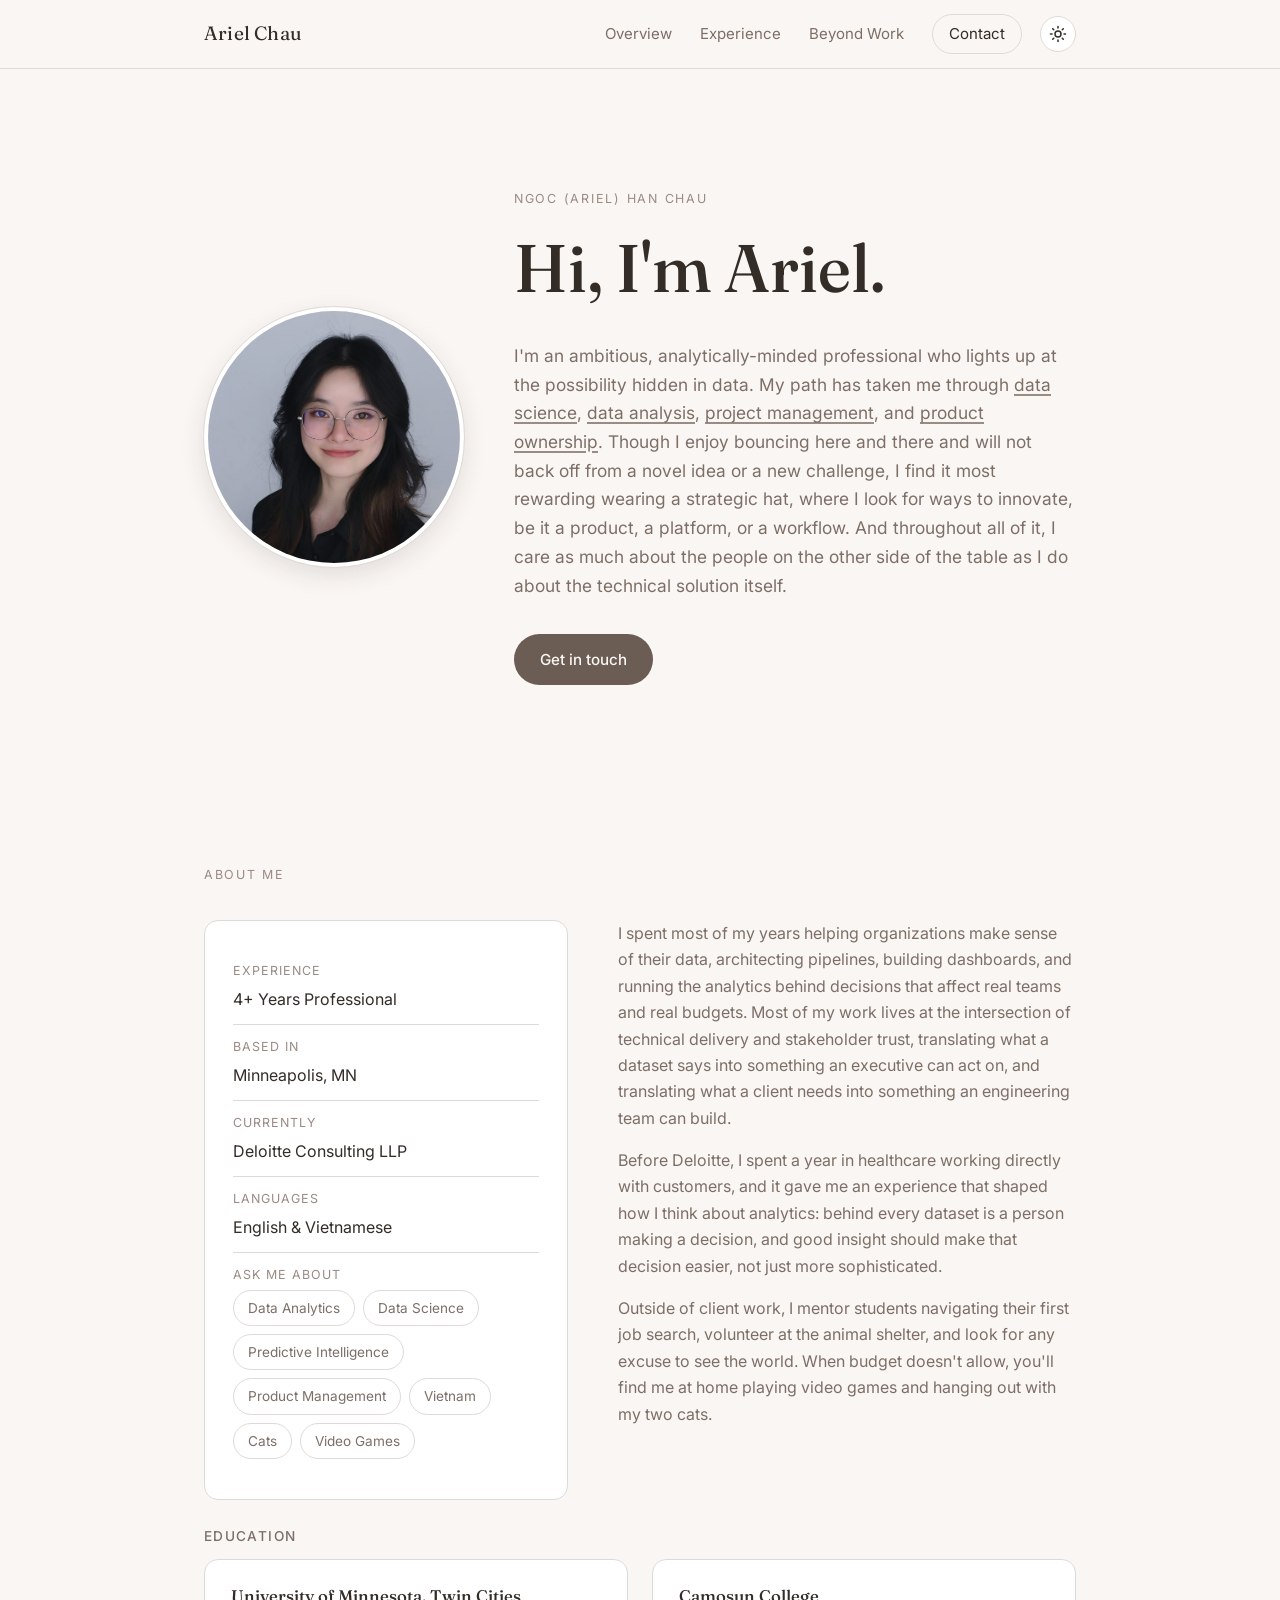
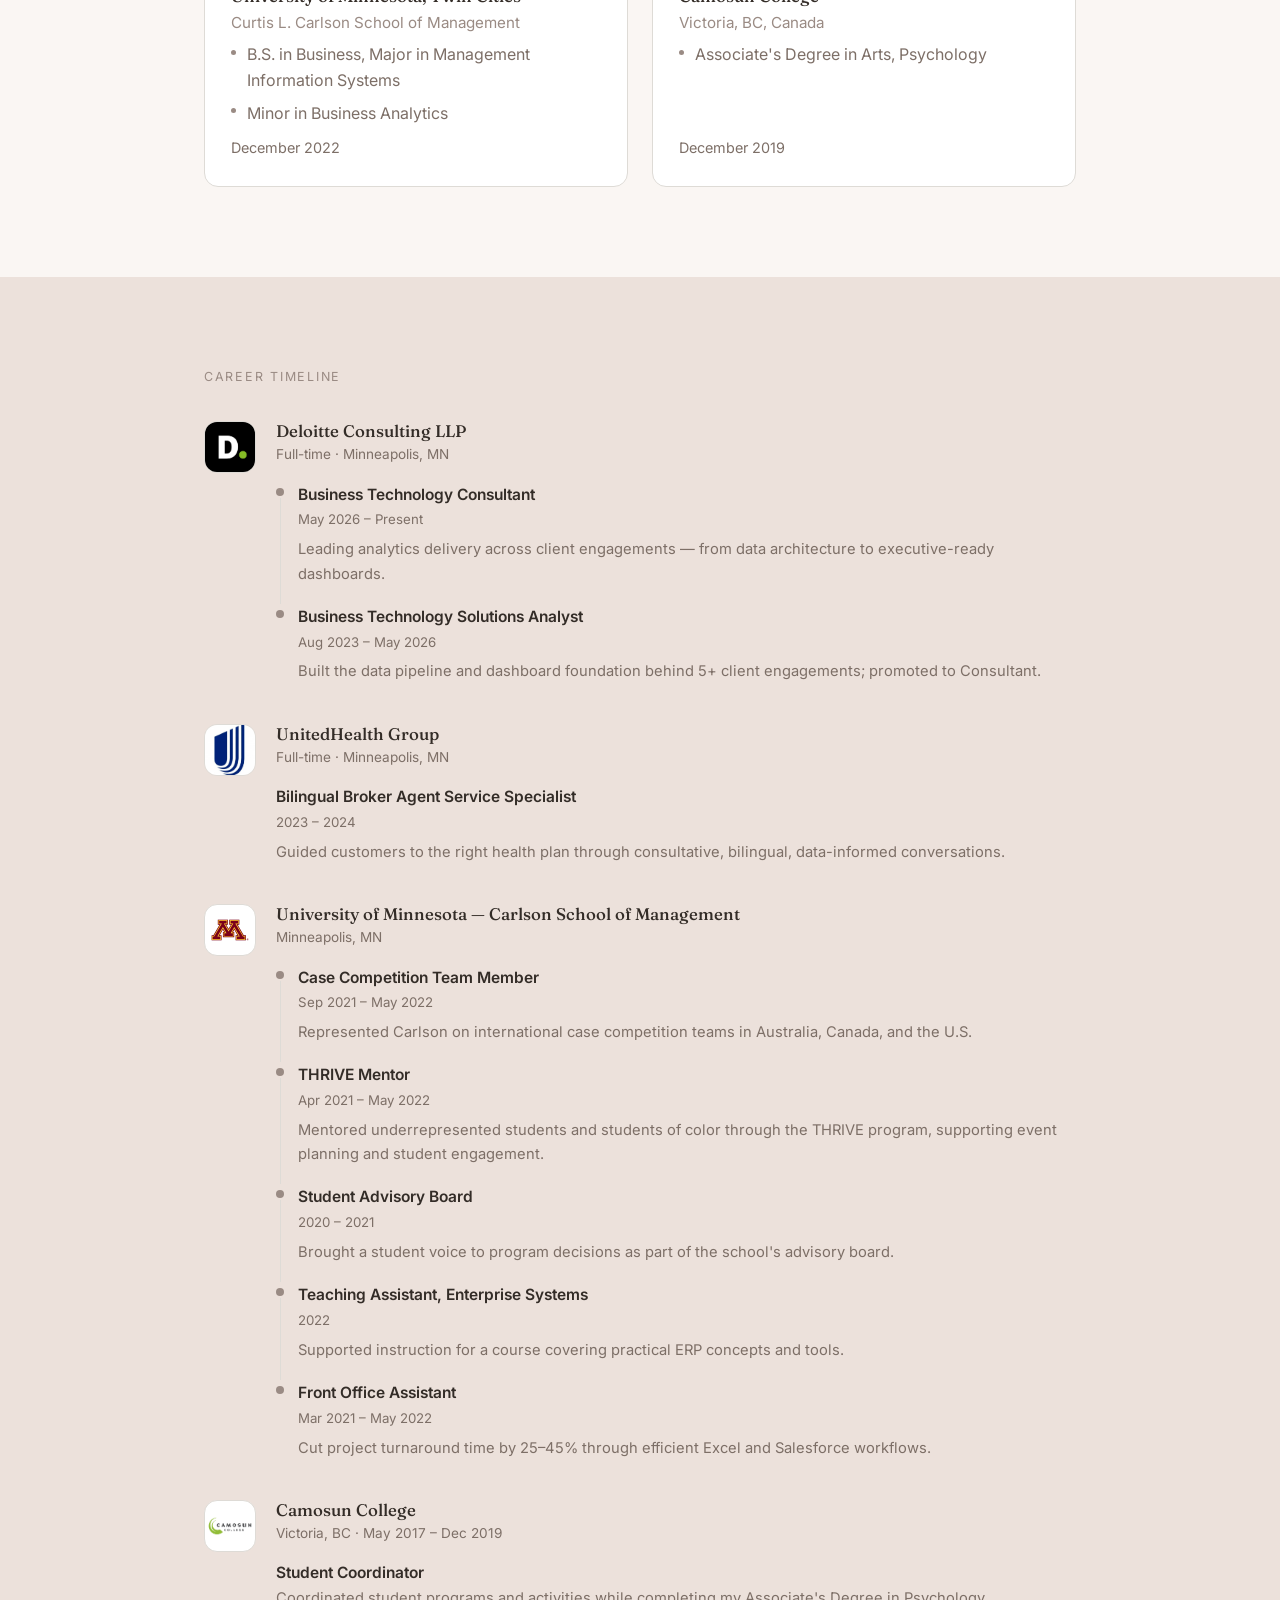
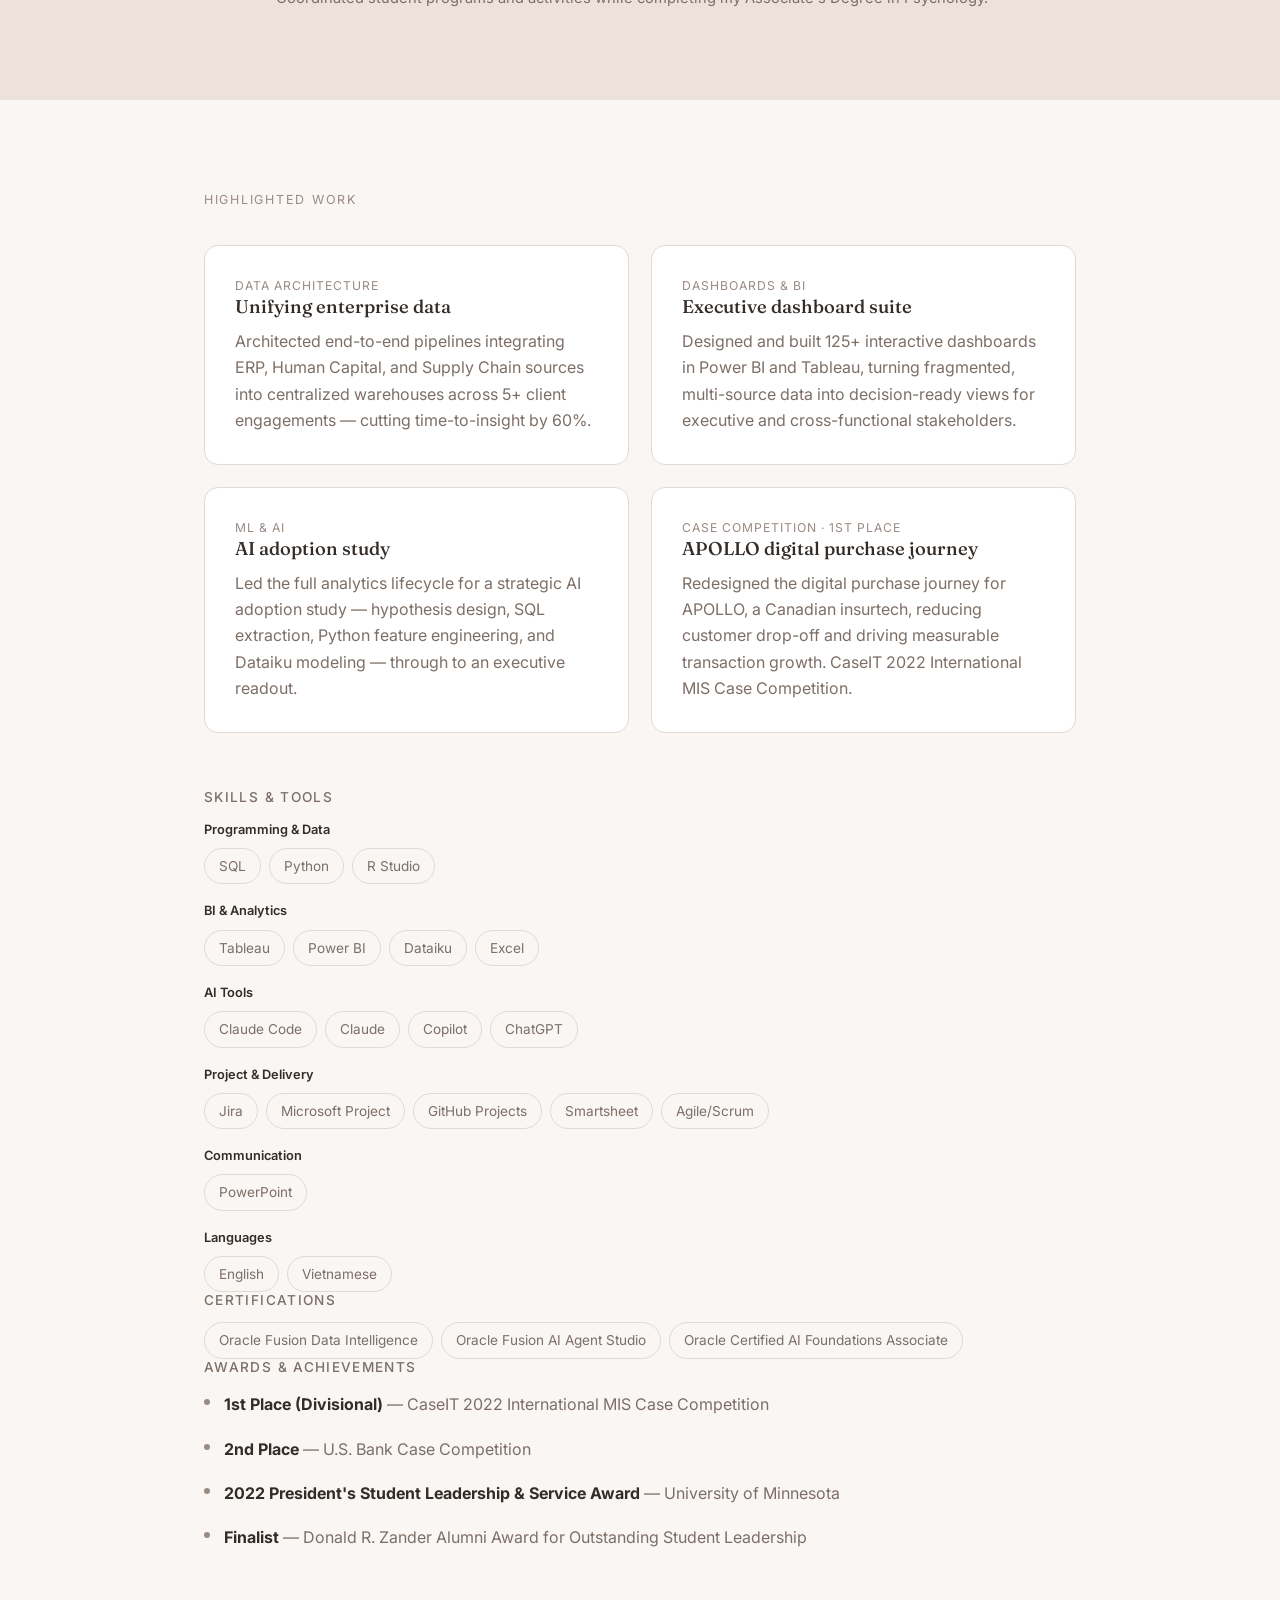
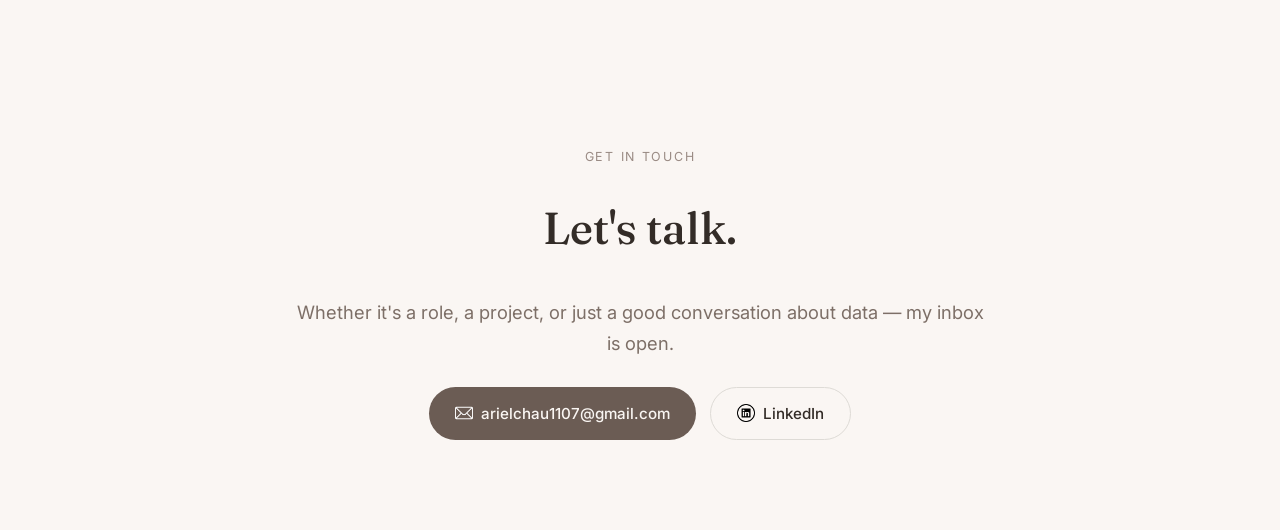
==== commit 703d8118: "Stack Skills & Tools, Certifications, and Awards full-width Replaces the two-column layout with thre" ====
--- a/index.html
+++ b/index.html
@@ -267,51 +267,53 @@
         </article>
       </div>
 
-      <div class="two-col">
-        <div class="reveal">
-          <h4 class="sub-label">Skills &amp; Tools</h4>
-          <div class="skill-groups">
-            <div class="skill-group">
-              <p class="skill-group-label">Programming &amp; Data</p>
-              <div class="tags"><span>SQL</span><span>Python</span><span>R Studio</span></div>
-            </div>
-            <div class="skill-group">
-              <p class="skill-group-label">BI &amp; Analytics</p>
-              <div class="tags"><span>Tableau</span><span>Power BI</span><span>Dataiku</span><span>Excel</span></div>
-            </div>
-            <div class="skill-group">
-              <p class="skill-group-label">AI Tools</p>
-              <div class="tags"><span>Claude Code</span><span>Claude</span><span>Copilot</span><span>ChatGPT</span></div>
-            </div>
-            <div class="skill-group">
-              <p class="skill-group-label">Project &amp; Delivery</p>
-              <div class="tags"><span>Jira</span><span>Microsoft Project</span><span>GitHub Projects</span><span>Smartsheet</span><span>Agile/Scrum</span></div>
-            </div>
-            <div class="skill-group">
-              <p class="skill-group-label">Communication</p>
-              <div class="tags"><span>PowerPoint</span></div>
-            </div>
-            <div class="skill-group">
-              <p class="skill-group-label">Languages</p>
-              <div class="tags"><span>English</span><span>Vietnamese</span></div>
-            </div>
-          </div>
-          <h4 class="sub-label">Certifications</h4>
-          <div class="tags">
-            <span>Oracle Fusion Data Intelligence</span>
-            <span>Oracle Fusion AI Agent Studio</span>
-            <span>Oracle Certified AI Foundations Associate</span>
-          </div>
-        </div>
-        <div class="reveal">
-          <h4 class="sub-label">Awards &amp; Achievements</h4>
-          <ul class="plain-list">
-            <li><strong>1st Place (Divisional)</strong> — CaseIT 2022 International MIS Case Competition</li>
-            <li><strong>2nd Place</strong> — U.S. Bank Case Competition</li>
-            <li><strong>2022 President's Student Leadership &amp; Service Award</strong> — University of Minnesota</li>
-            <li><strong>Finalist</strong> — Donald R. Zander Alumni Award for Outstanding Student Leadership</li>
-          </ul>
-        </div>
+      <div class="reveal">
+        <h4 class="sub-label">Skills &amp; Tools</h4>
+        <div class="skill-groups">
+          <div class="skill-group">
+            <p class="skill-group-label">Programming &amp; Data</p>
+            <div class="tags"><span>SQL</span><span>Python</span><span>R Studio</span></div>
+          </div>
+          <div class="skill-group">
+            <p class="skill-group-label">BI &amp; Analytics</p>
+            <div class="tags"><span>Tableau</span><span>Power BI</span><span>Dataiku</span><span>Excel</span></div>
+          </div>
+          <div class="skill-group">
+            <p class="skill-group-label">AI Tools</p>
+            <div class="tags"><span>Claude Code</span><span>Claude</span><span>Copilot</span><span>ChatGPT</span></div>
+          </div>
+          <div class="skill-group">
+            <p class="skill-group-label">Project &amp; Delivery</p>
+            <div class="tags"><span>Jira</span><span>Microsoft Project</span><span>GitHub Projects</span><span>Smartsheet</span><span>Agile/Scrum</span></div>
+          </div>
+          <div class="skill-group">
+            <p class="skill-group-label">Communication</p>
+            <div class="tags"><span>PowerPoint</span></div>
+          </div>
+          <div class="skill-group">
+            <p class="skill-group-label">Languages</p>
+            <div class="tags"><span>English</span><span>Vietnamese</span></div>
+          </div>
+        </div>
+      </div>
+
+      <div class="reveal">
+        <h4 class="sub-label">Certifications</h4>
+        <div class="tags">
+          <span>Oracle Fusion Data Intelligence</span>
+          <span>Oracle Fusion AI Agent Studio</span>
+          <span>Oracle Certified AI Foundations Associate</span>
+        </div>
+      </div>
+
+      <div class="reveal">
+        <h4 class="sub-label">Awards &amp; Achievements</h4>
+        <ul class="plain-list">
+          <li><strong>1st Place (Divisional)</strong> — CaseIT 2022 International MIS Case Competition</li>
+          <li><strong>2nd Place</strong> — U.S. Bank Case Competition</li>
+          <li><strong>2022 President's Student Leadership &amp; Service Award</strong> — University of Minnesota</li>
+          <li><strong>Finalist</strong> — Donald R. Zander Alumni Award for Outstanding Student Leadership</li>
+        </ul>
       </div>
     </div>
   </section>
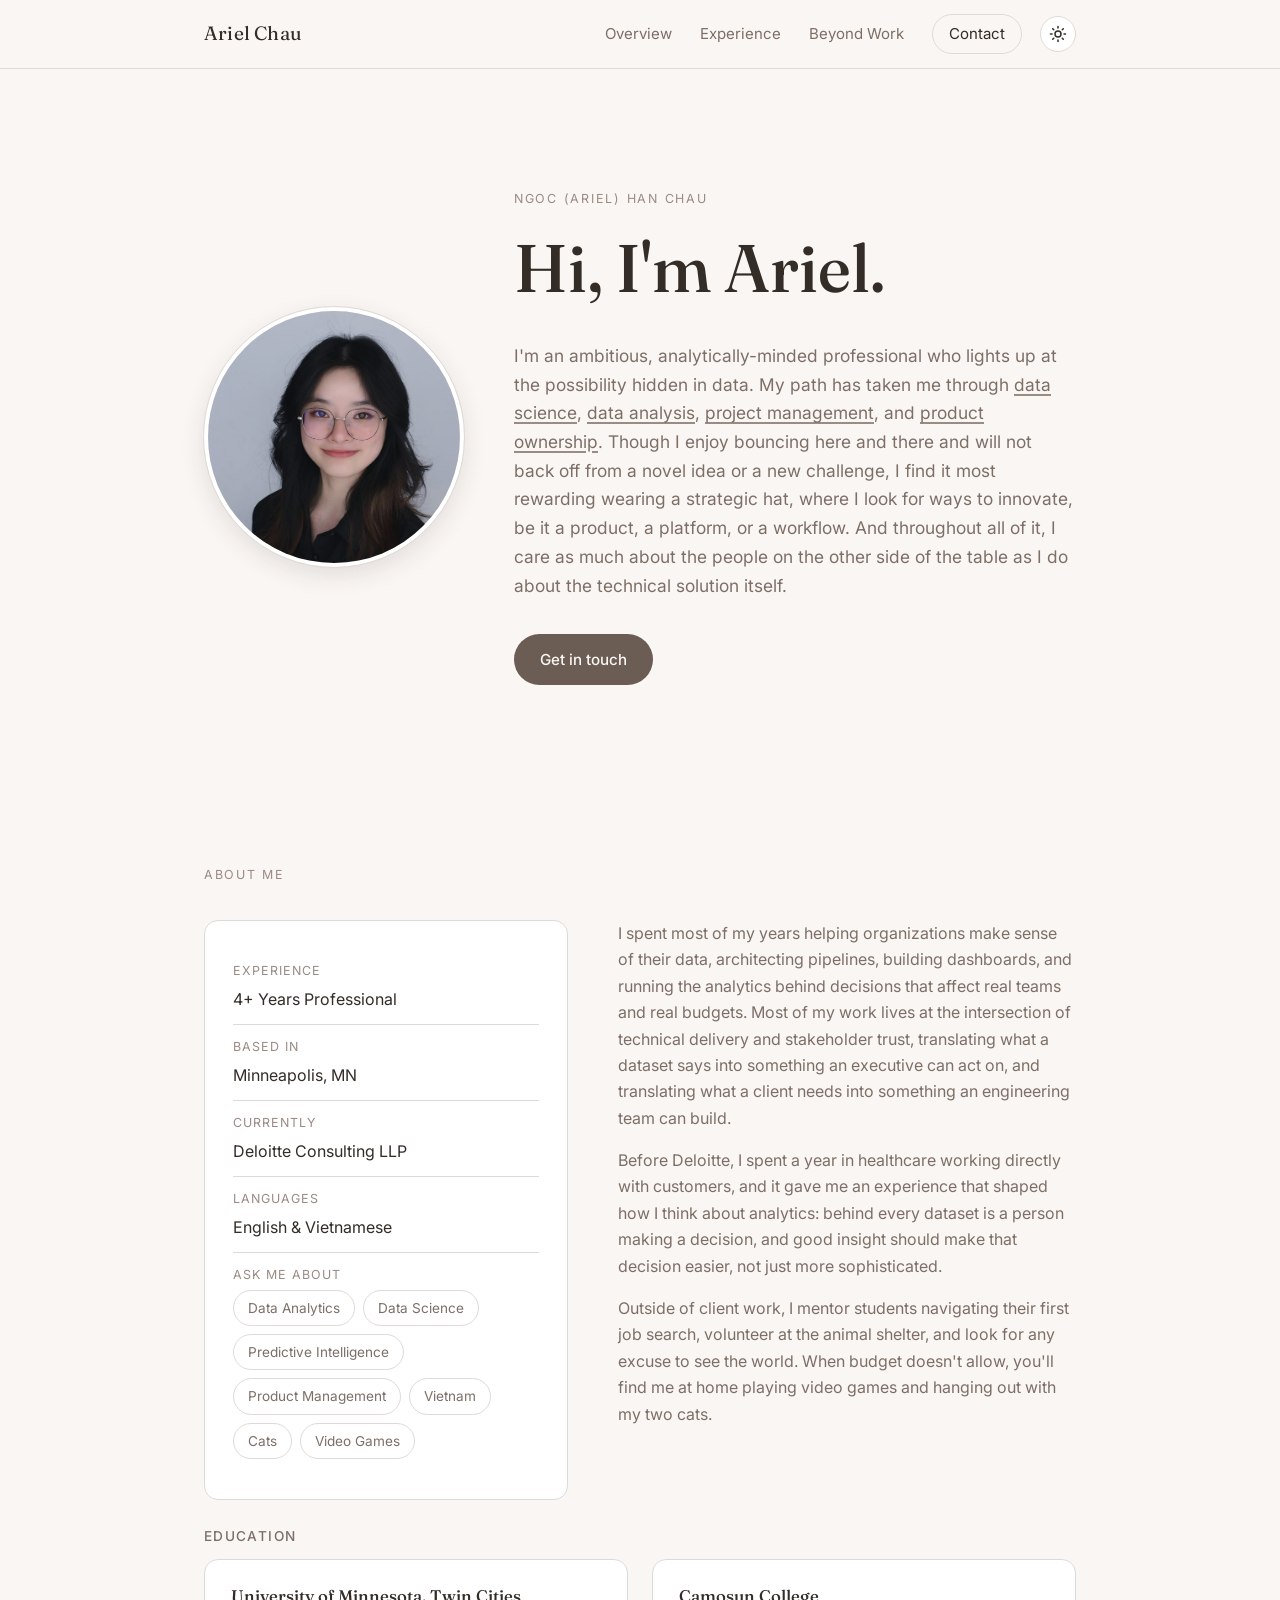
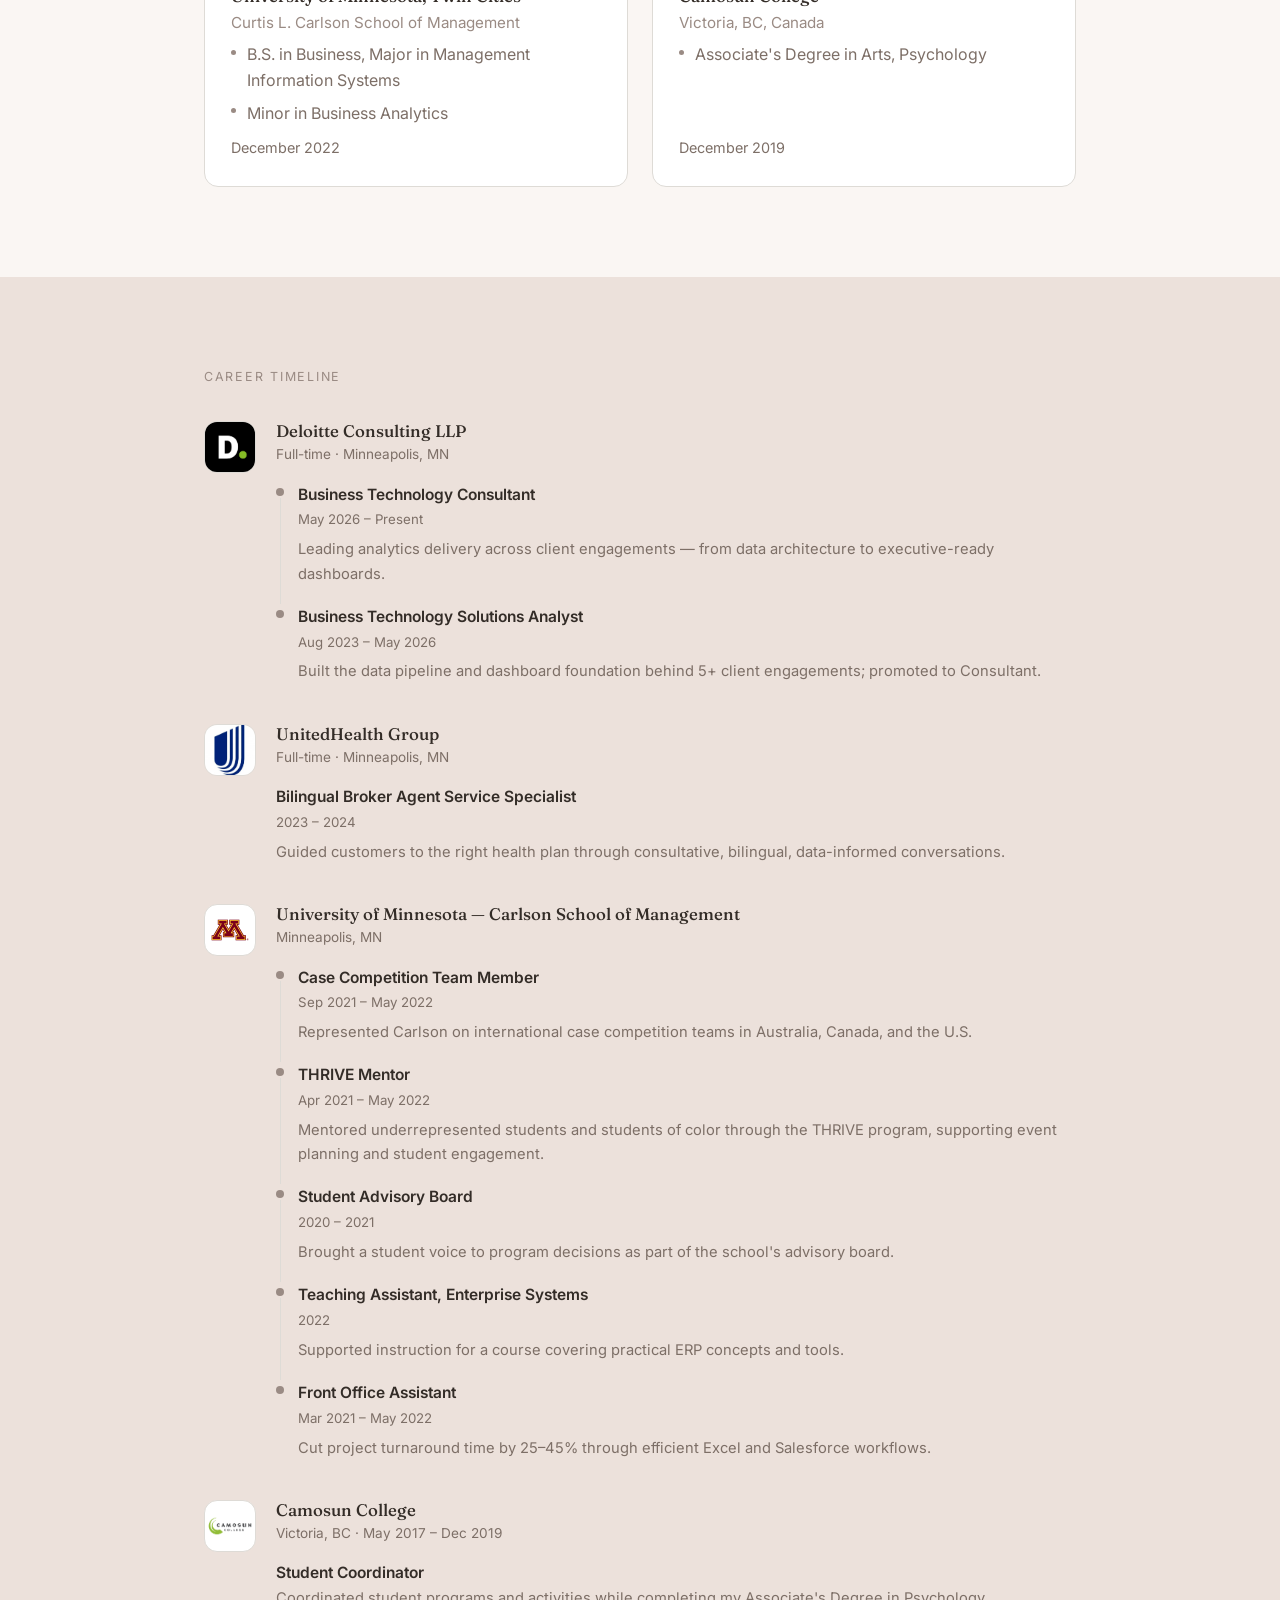
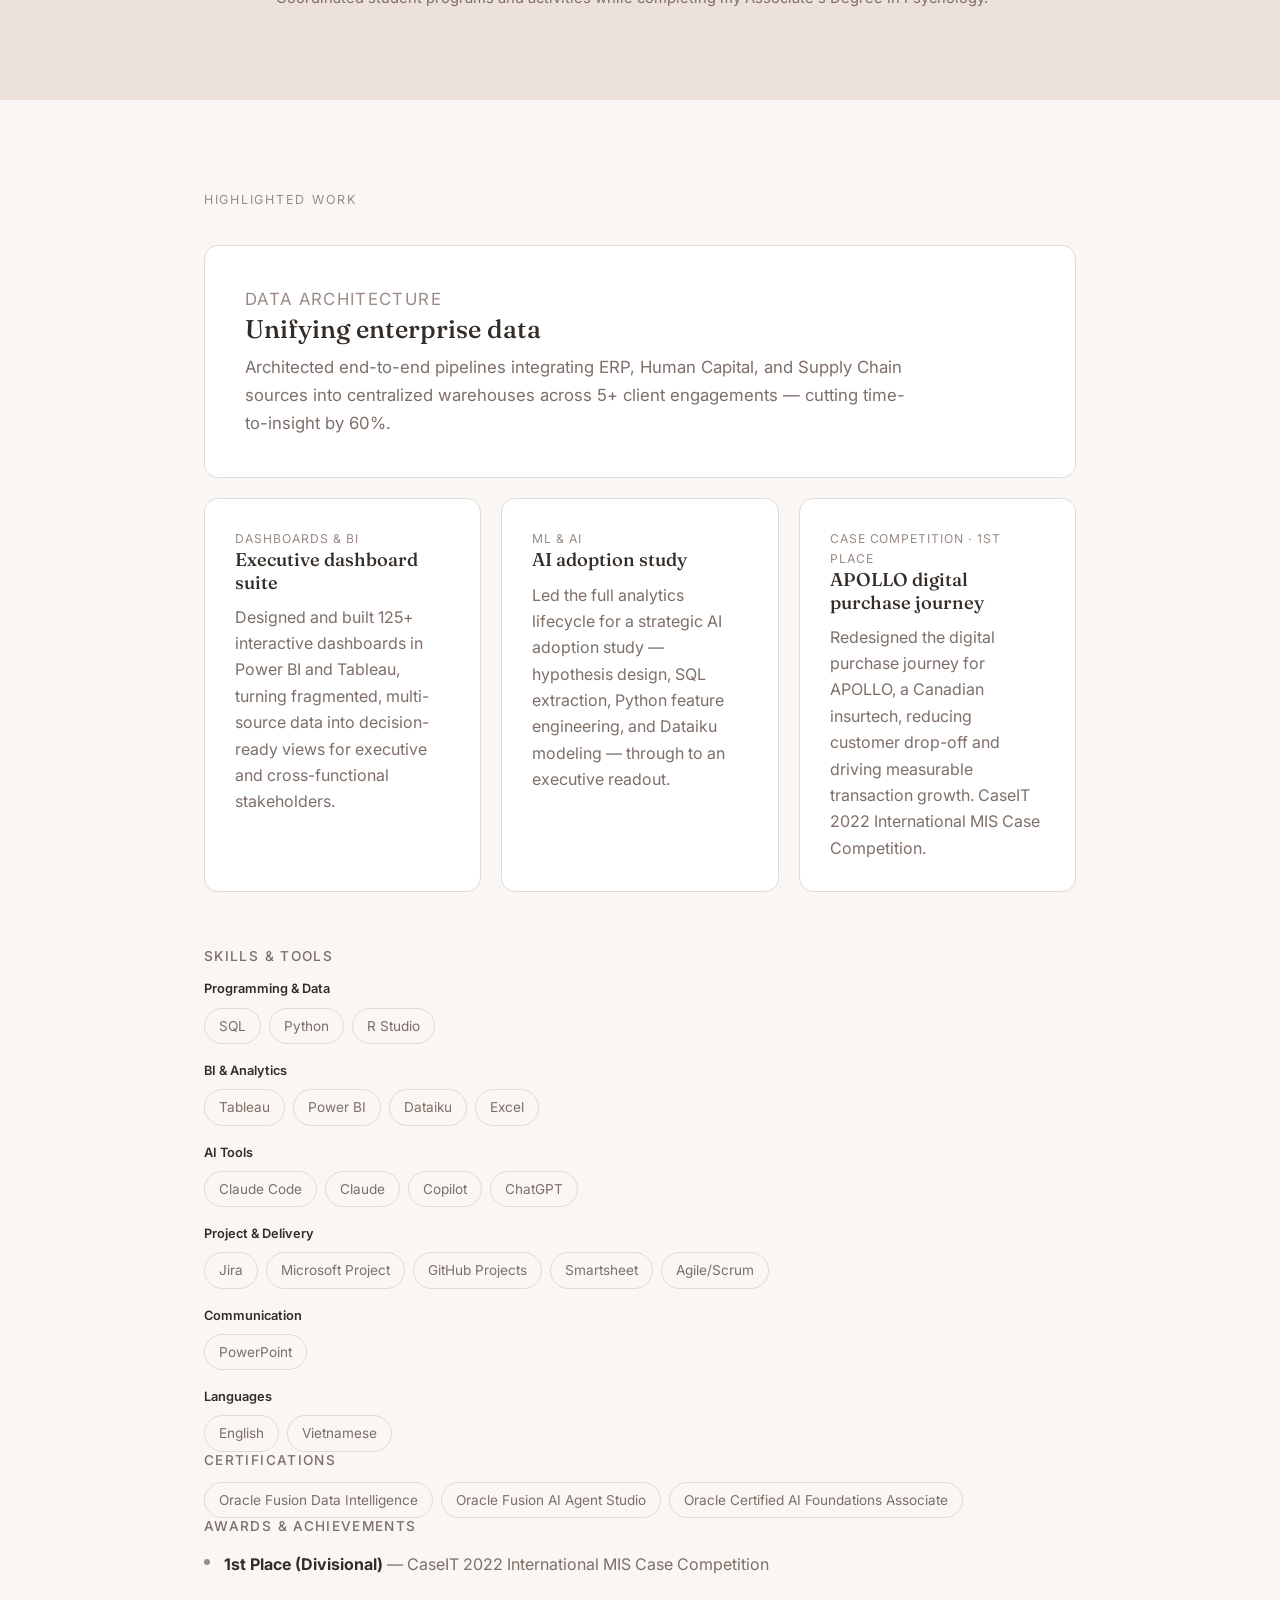
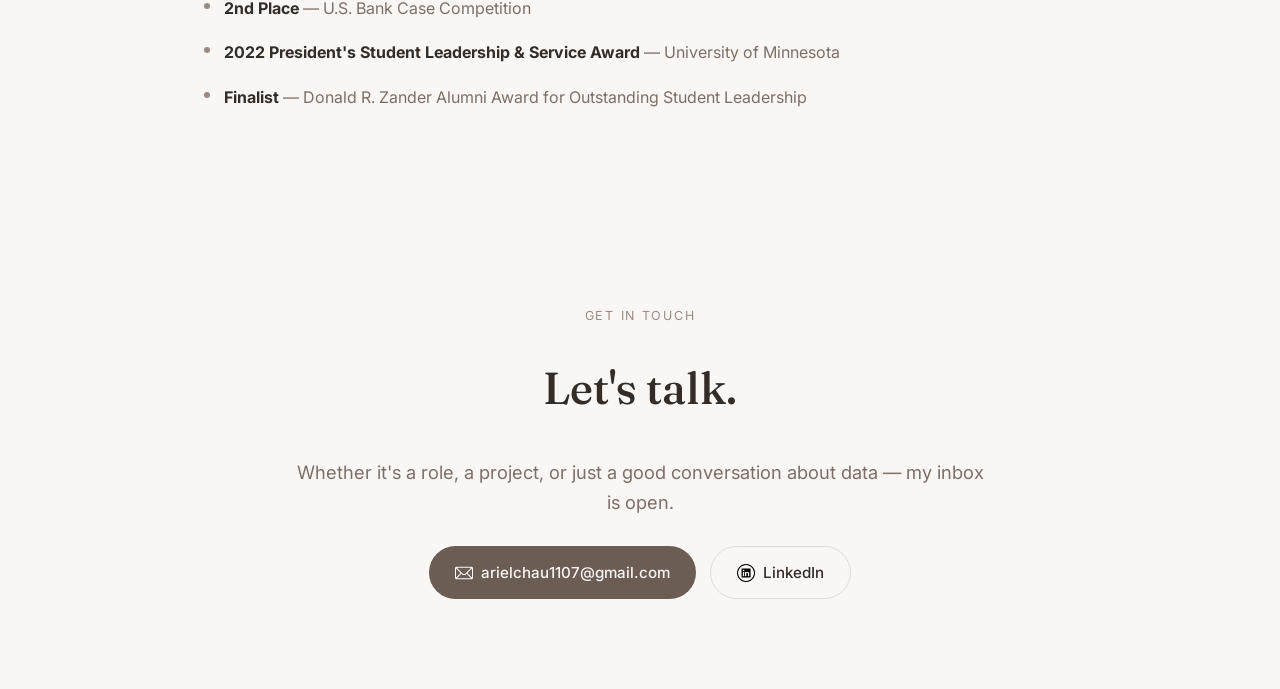
==== commit 925532e8: "Redesign Highlighted Work as an asymmetric bento layout Replaces the four uniform cards with one fea" ====
--- a/index.html
+++ b/index.html
@@ -244,23 +244,23 @@
   <section class="section" id="work">
     <div class="wrap">
       <p class="section-label reveal">Highlighted Work</p>
-      <div class="card-grid">
-        <article class="card reveal">
+      <div class="work-bento reveal">
+        <article class="work-card work-card-featured">
           <p class="card-tag">Data Architecture</p>
           <h3>Unifying enterprise data</h3>
           <p>Architected end-to-end pipelines integrating ERP, Human Capital, and Supply Chain sources into centralized warehouses across 5+ client engagements — cutting time-to-insight by 60%.</p>
         </article>
-        <article class="card reveal">
+        <article class="work-card">
           <p class="card-tag">Dashboards &amp; BI</p>
           <h3>Executive dashboard suite</h3>
           <p>Designed and built 125+ interactive dashboards in Power BI and Tableau, turning fragmented, multi-source data into decision-ready views for executive and cross-functional stakeholders.</p>
         </article>
-        <article class="card reveal">
+        <article class="work-card">
           <p class="card-tag">ML &amp; AI</p>
           <h3>AI adoption study</h3>
           <p>Led the full analytics lifecycle for a strategic AI adoption study — hypothesis design, SQL extraction, Python feature engineering, and Dataiku modeling — through to an executive readout.</p>
         </article>
-        <article class="card reveal">
+        <article class="work-card">
           <p class="card-tag">Case Competition · 1st Place</p>
           <h3>APOLLO digital purchase journey</h3>
           <p>Redesigned the digital purchase journey for APOLLO, a Canadian insurtech, reducing customer drop-off and driving measurable transaction growth. CaseIT 2022 International MIS Case Competition.</p>
--- a/styles.css
+++ b/styles.css
@@ -565,18 +565,22 @@
   background: var(--accent);
 }
 
-/* ---------- Cards ---------- */
-.card-grid {
+/* ---------- Highlighted Work (bento) ---------- */
+.work-bento {
   display: grid;
-  grid-template-columns: repeat(2, 1fr);
-  gap: 22px;
+  grid-template-columns: repeat(3, 1fr);
+  gap: 20px;
   margin-bottom: 56px;
 }
-.card {
+.work-card {
   background: var(--card-bg);
   border: 1px solid var(--border);
   border-radius: var(--radius);
   padding: 30px;
+}
+.work-card-featured {
+  grid-column: 1 / -1;
+  padding: 40px;
 }
 .card-tag {
   font-size: 0.76rem;
@@ -585,8 +589,10 @@
   color: var(--accent);
   margin-bottom: 12px;
 }
-.card h3 { font-size: 1.15rem; margin-bottom: 10px; }
-.card p { margin: 0; }
+.work-card h3 { font-size: 1.15rem; margin-bottom: 10px; }
+.work-card p { margin: 0; }
+.work-card-featured h3 { font-size: 1.6rem; }
+.work-card-featured p { max-width: 62ch; font-size: 1.05rem; }
 
 /* ---------- Trait strip (Personality) ---------- */
 .trait-bento {
@@ -1028,8 +1034,14 @@
   .about-grid,
   .two-col,
   .edu-grid,
-  .card-grid {
+  .work-bento {
     grid-template-columns: 1fr;
+  }
+  .work-card-featured {
+    padding: 30px;
+  }
+  .work-card-featured h3 {
+    font-size: 1.3rem;
   }
 
   .trait-bento {
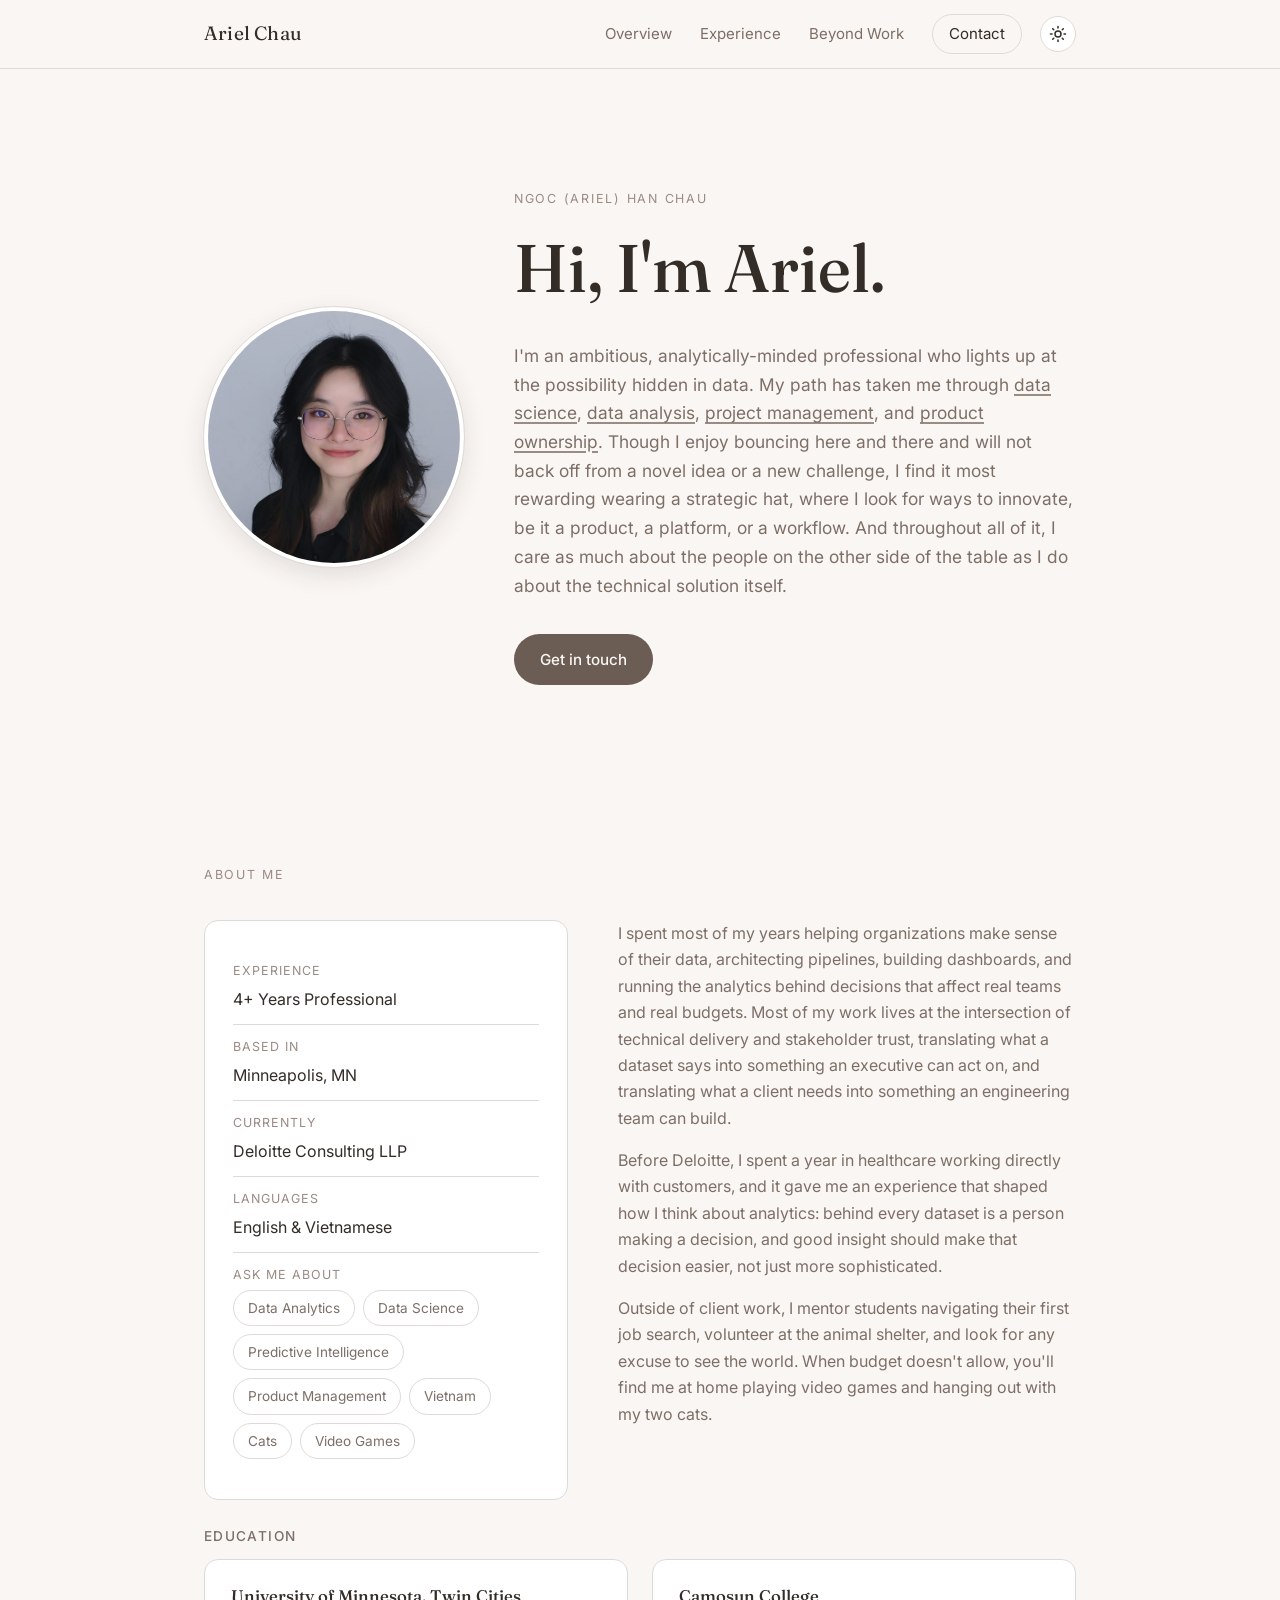
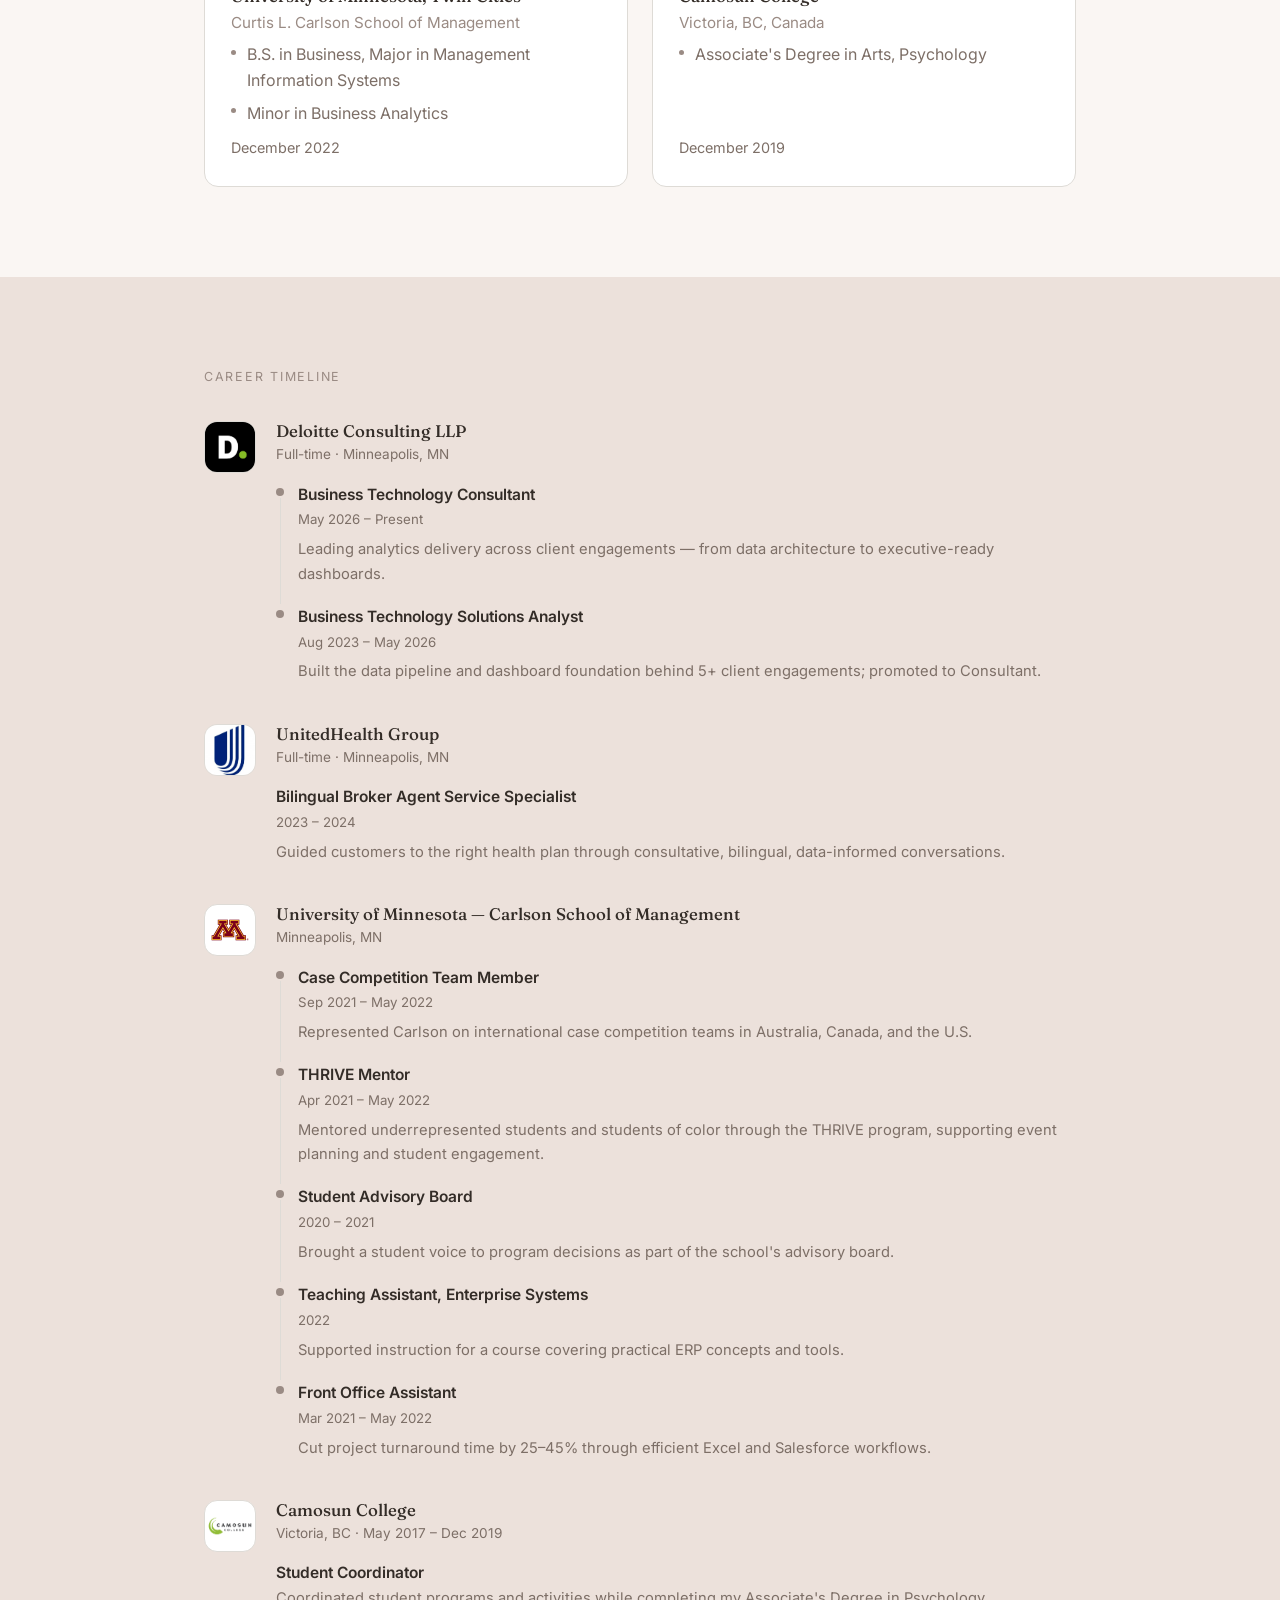
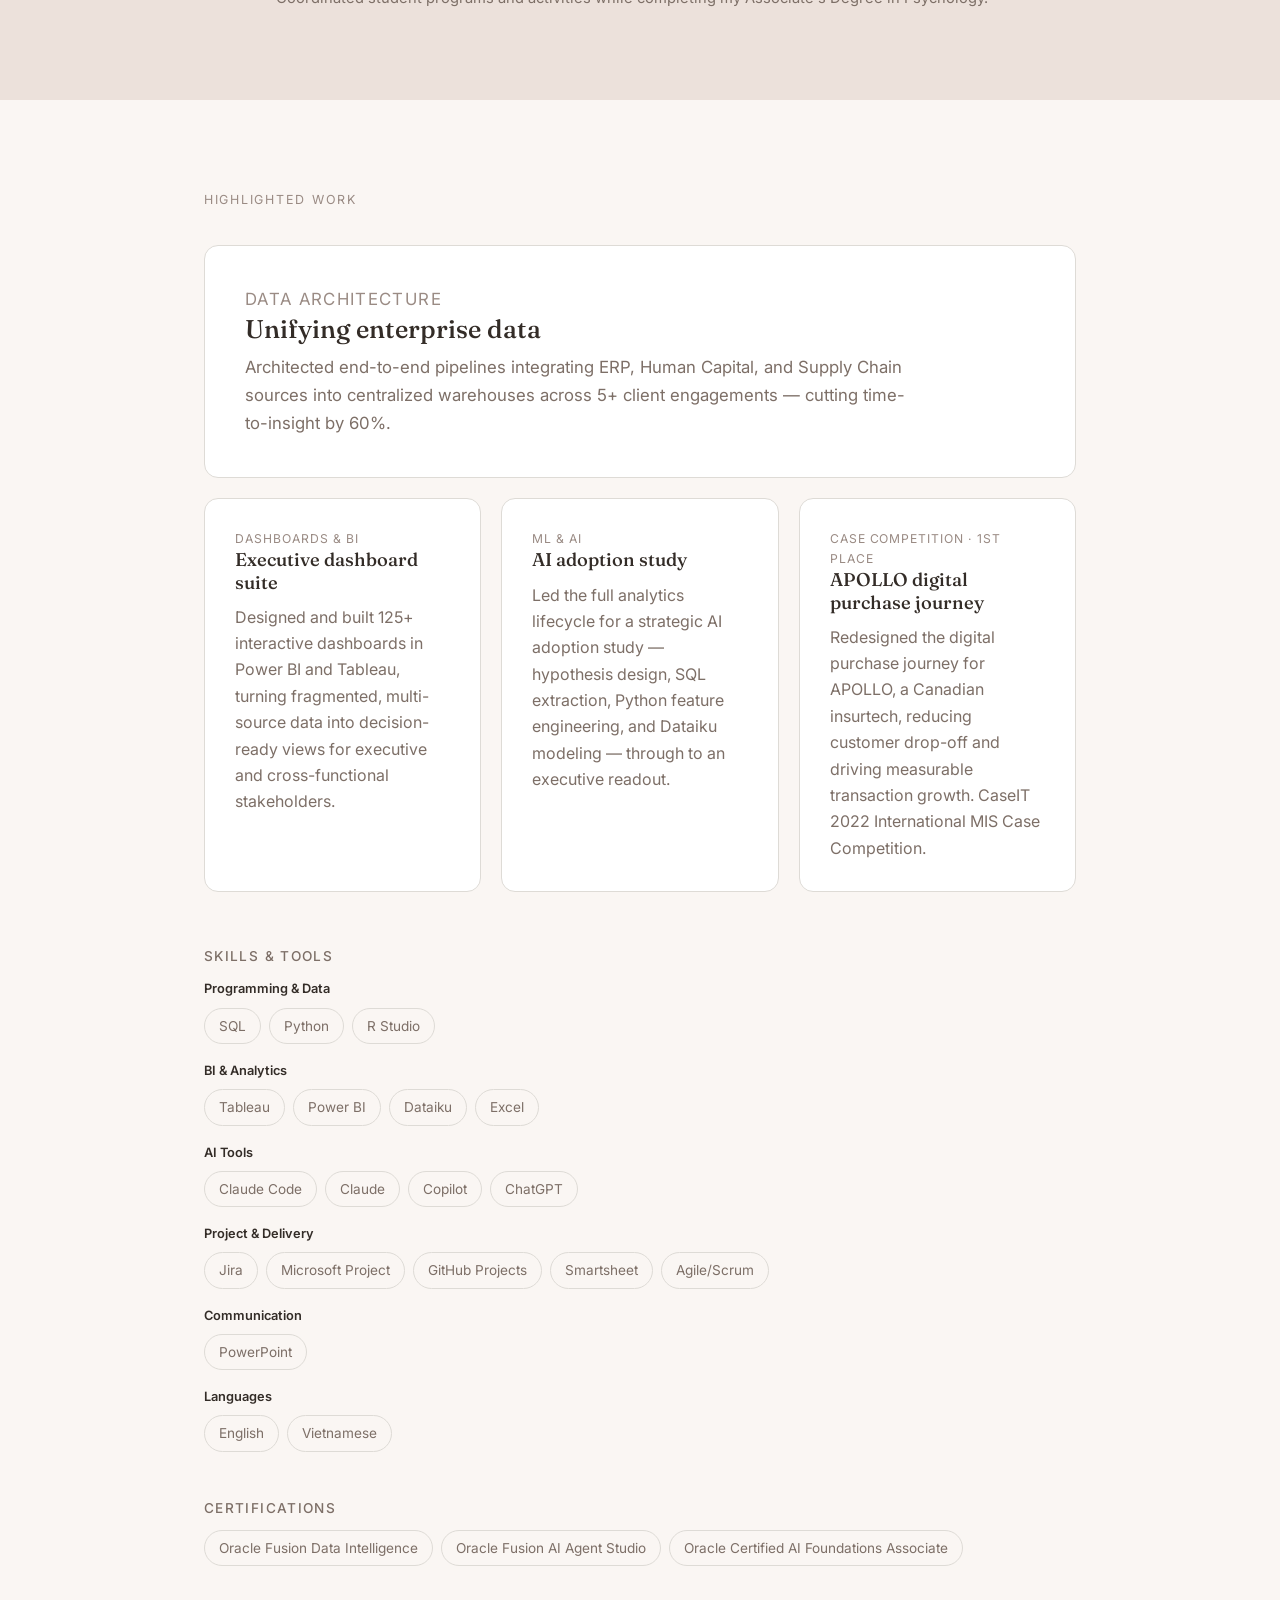
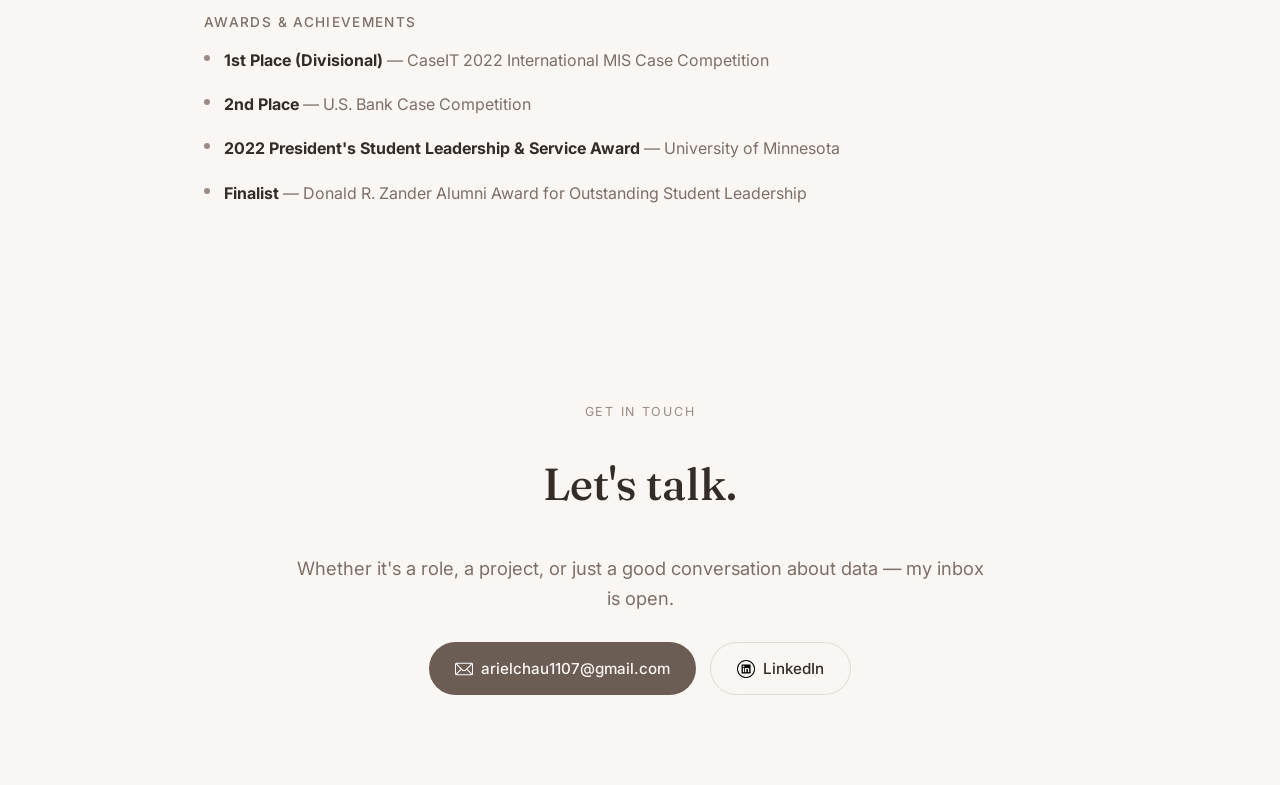
==== commit c97109a4: "Fix spacing between Skills & Tools, Certifications, and Awards When these were split into three sepa" ====
--- a/index.html
+++ b/index.html
@@ -267,7 +267,7 @@
         </article>
       </div>
 
-      <div class="reveal">
+      <div class="reveal stack-block">
         <h4 class="sub-label">Skills &amp; Tools</h4>
         <div class="skill-groups">
           <div class="skill-group">
@@ -297,7 +297,7 @@
         </div>
       </div>
 
-      <div class="reveal">
+      <div class="reveal stack-block">
         <h4 class="sub-label">Certifications</h4>
         <div class="tags">
           <span>Oracle Fusion Data Intelligence</span>
@@ -306,7 +306,7 @@
         </div>
       </div>
 
-      <div class="reveal">
+      <div class="reveal stack-block">
         <h4 class="sub-label">Awards &amp; Achievements</h4>
         <ul class="plain-list">
           <li><strong>1st Place (Divisional)</strong> — CaseIT 2022 International MIS Case Competition</li>
--- a/styles.css
+++ b/styles.css
@@ -688,6 +688,8 @@
   grid-template-columns: 1fr 1fr;
   gap: 50px;
 }
+.stack-block { margin-bottom: 48px; }
+.stack-block:last-child { margin-bottom: 0; }
 
 /* ---------- Tags ---------- */
 .tags { display: flex; flex-wrap: wrap; gap: 8px; }
